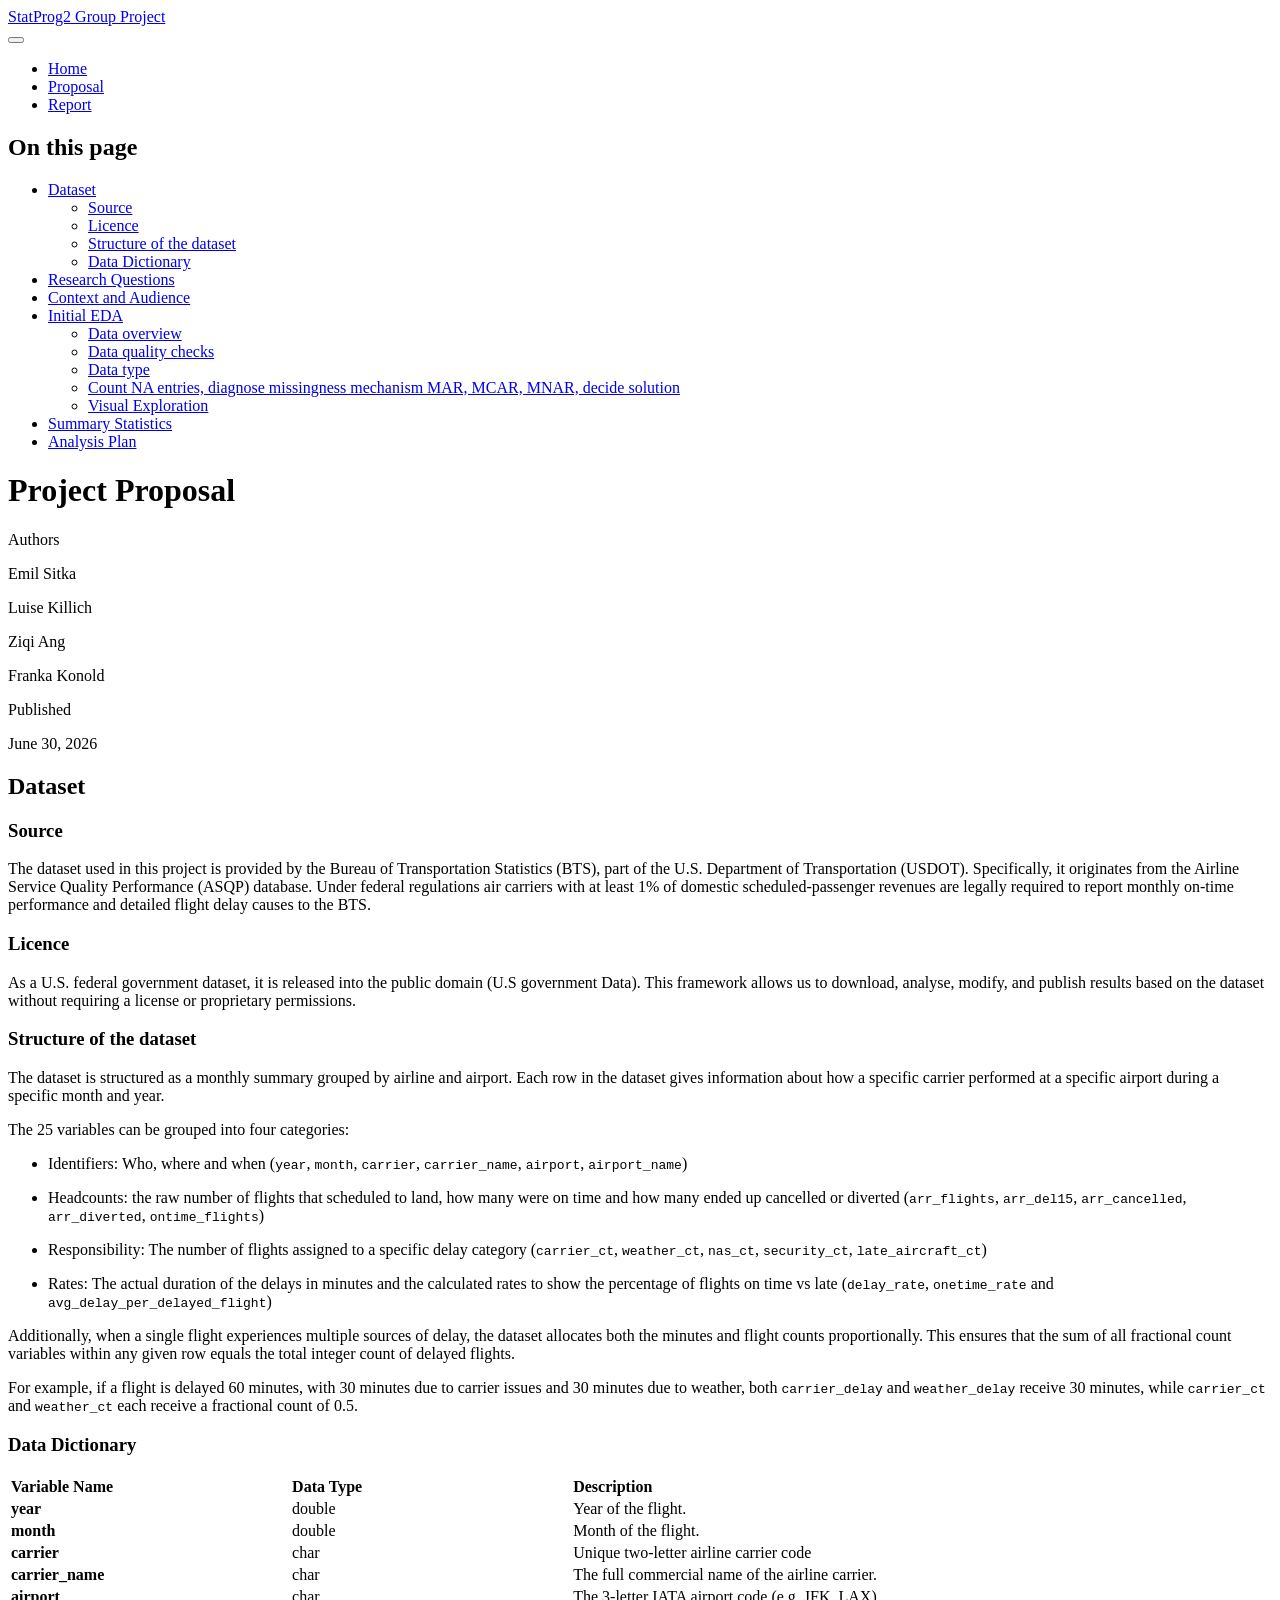
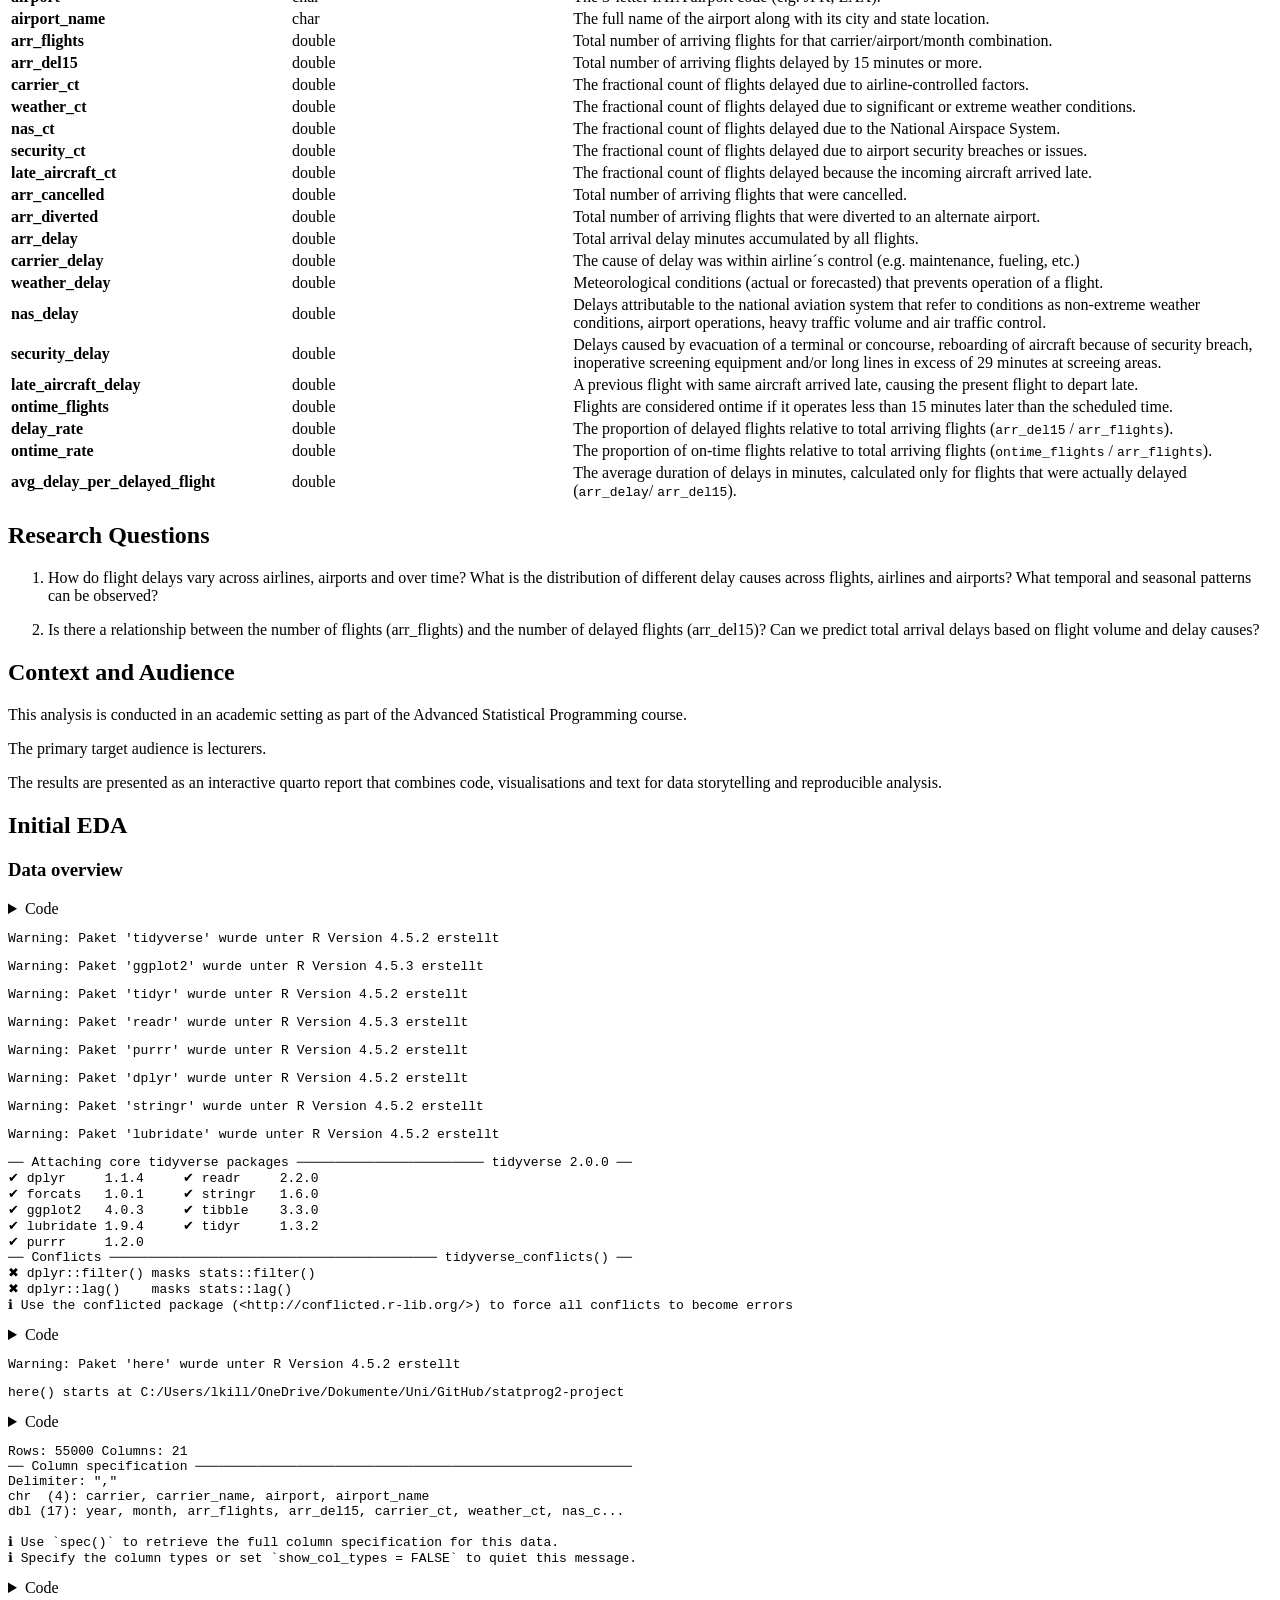
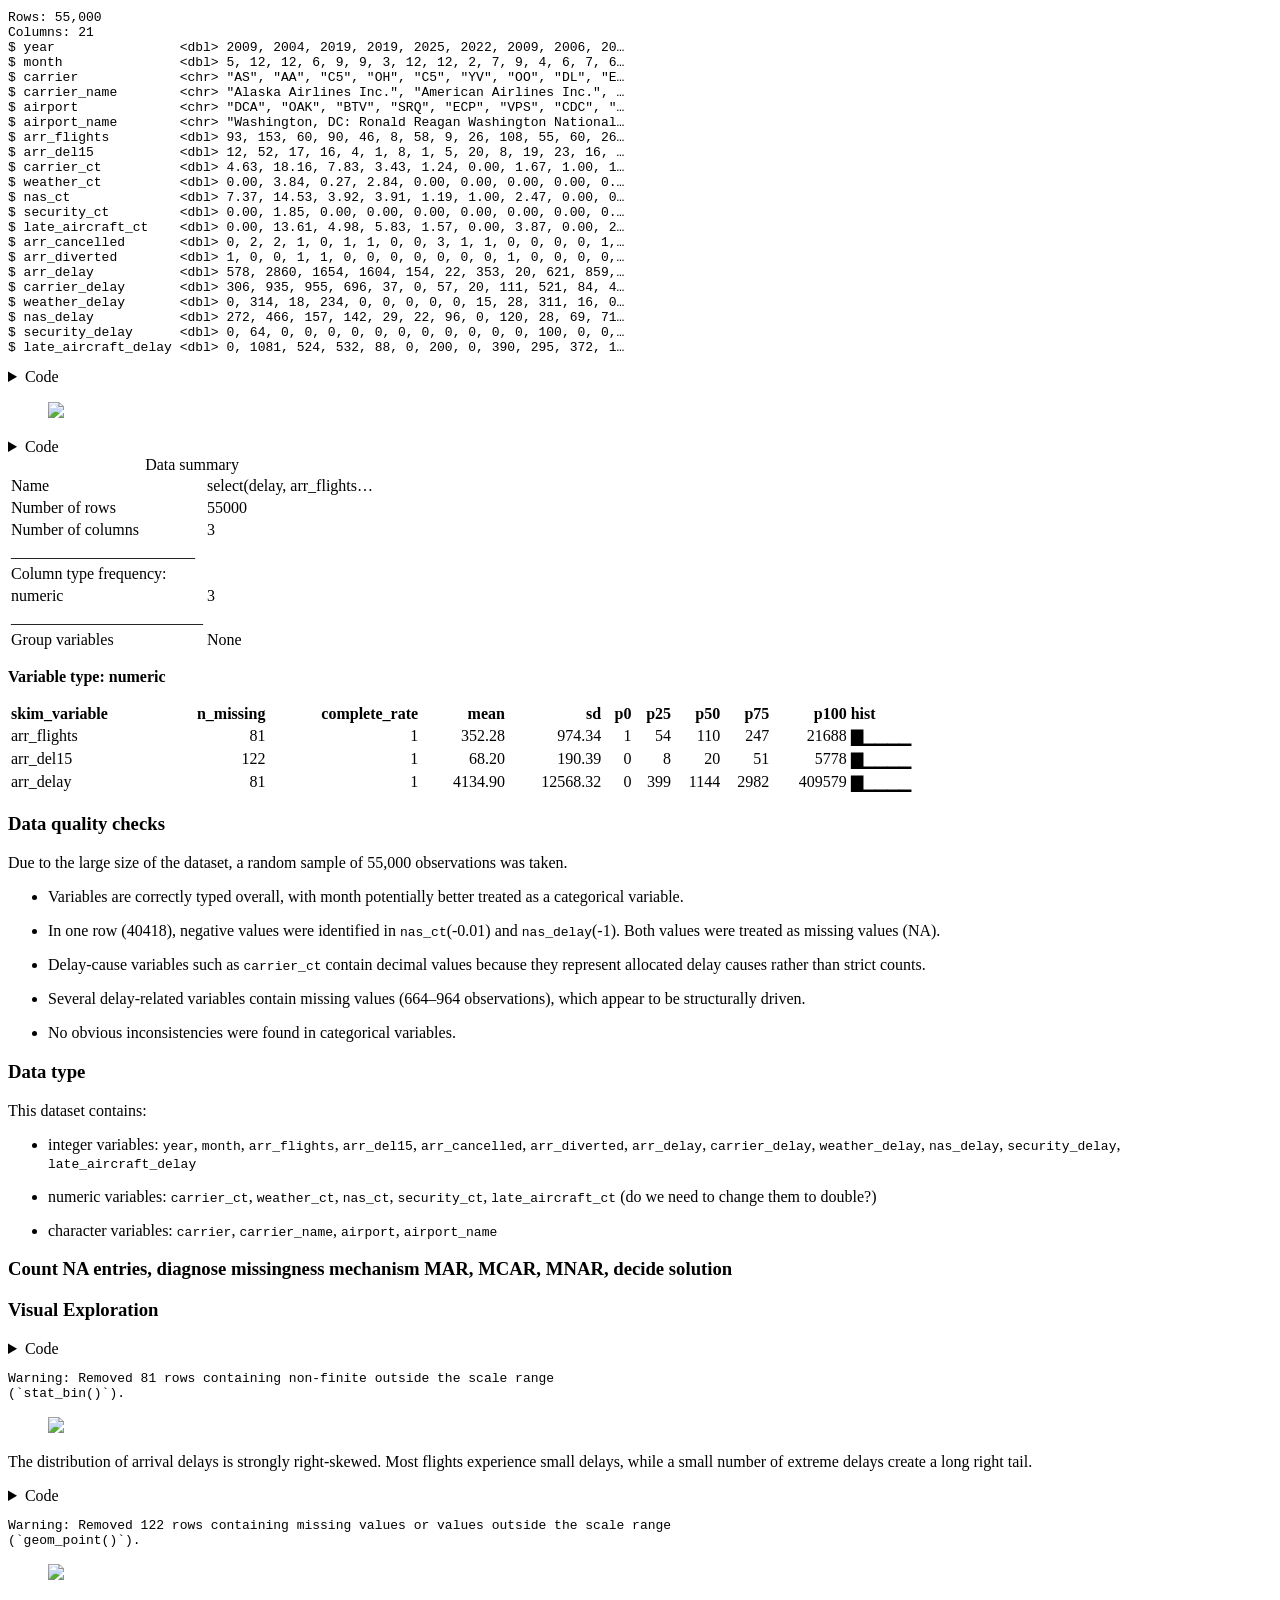
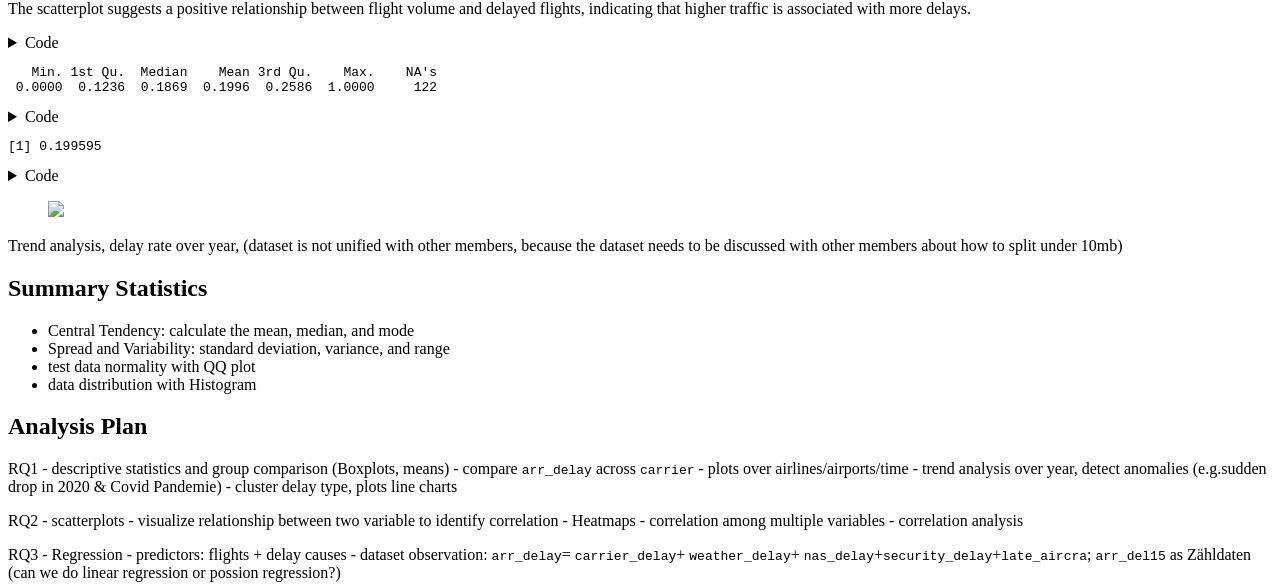
==== docs/proposal.html @ 403657b3 "Add rendered proposal (HTML)" ====
<!DOCTYPE html>
<html xmlns="http://www.w3.org/1999/xhtml" lang="en" xml:lang="en"><head>

<meta charset="utf-8">
<meta name="generator" content="quarto-1.7.32">

<meta name="viewport" content="width=device-width, initial-scale=1.0, user-scalable=yes">

<meta name="author" content="Emil Sitka">
<meta name="author" content="Luise Killich">
<meta name="author" content="Ziqi Ang">
<meta name="author" content="Franka Konold">
<meta name="dcterms.date" content="2026-06-30">

<title>Project Proposal – StatProg2 Group Project</title>
<style>
code{white-space: pre-wrap;}
span.smallcaps{font-variant: small-caps;}
div.columns{display: flex; gap: min(4vw, 1.5em);}
div.column{flex: auto; overflow-x: auto;}
div.hanging-indent{margin-left: 1.5em; text-indent: -1.5em;}
ul.task-list{list-style: none;}
ul.task-list li input[type="checkbox"] {
  width: 0.8em;
  margin: 0 0.8em 0.2em -1em; /* quarto-specific, see https://github.com/quarto-dev/quarto-cli/issues/4556 */ 
  vertical-align: middle;
}
/* CSS for syntax highlighting */
html { -webkit-text-size-adjust: 100%; }
pre > code.sourceCode { white-space: pre; position: relative; }
pre > code.sourceCode > span { display: inline-block; line-height: 1.25; }
pre > code.sourceCode > span:empty { height: 1.2em; }
.sourceCode { overflow: visible; }
code.sourceCode > span { color: inherit; text-decoration: inherit; }
div.sourceCode { margin: 1em 0; }
pre.sourceCode { margin: 0; }
@media screen {
div.sourceCode { overflow: auto; }
}
@media print {
pre > code.sourceCode { white-space: pre-wrap; }
pre > code.sourceCode > span { text-indent: -5em; padding-left: 5em; }
}
pre.numberSource code
  { counter-reset: source-line 0; }
pre.numberSource code > span
  { position: relative; left: -4em; counter-increment: source-line; }
pre.numberSource code > span > a:first-child::before
  { content: counter(source-line);
    position: relative; left: -1em; text-align: right; vertical-align: baseline;
    border: none; display: inline-block;
    -webkit-touch-callout: none; -webkit-user-select: none;
    -khtml-user-select: none; -moz-user-select: none;
    -ms-user-select: none; user-select: none;
    padding: 0 4px; width: 4em;
  }
pre.numberSource { margin-left: 3em;  padding-left: 4px; }
div.sourceCode
  {   }
@media screen {
pre > code.sourceCode > span > a:first-child::before { text-decoration: underline; }
}
</style>


<script src="site_libs/quarto-nav/quarto-nav.js"></script>
<script src="site_libs/quarto-nav/headroom.min.js"></script>
<script src="site_libs/clipboard/clipboard.min.js"></script>
<script src="site_libs/quarto-search/autocomplete.umd.js"></script>
<script src="site_libs/quarto-search/fuse.min.js"></script>
<script src="site_libs/quarto-search/quarto-search.js"></script>
<meta name="quarto:offset" content="./">
<script src="site_libs/quarto-html/quarto.js" type="module"></script>
<script src="site_libs/quarto-html/tabsets/tabsets.js" type="module"></script>
<script src="site_libs/quarto-html/popper.min.js"></script>
<script src="site_libs/quarto-html/tippy.umd.min.js"></script>
<script src="site_libs/quarto-html/anchor.min.js"></script>
<link href="site_libs/quarto-html/tippy.css" rel="stylesheet">
<link href="site_libs/quarto-html/quarto-syntax-highlighting-37eea08aefeeee20ff55810ff984fec1.css" rel="stylesheet" id="quarto-text-highlighting-styles">
<script src="site_libs/bootstrap/bootstrap.min.js"></script>
<link href="site_libs/bootstrap/bootstrap-icons.css" rel="stylesheet">
<link href="site_libs/bootstrap/bootstrap-dfb324f25d9b1687192fa8be62ac8f9c.min.css" rel="stylesheet" append-hash="true" id="quarto-bootstrap" data-mode="light">
<script id="quarto-search-options" type="application/json">{
  "location": "navbar",
  "copy-button": false,
  "collapse-after": 3,
  "panel-placement": "end",
  "type": "overlay",
  "limit": 50,
  "keyboard-shortcut": [
    "f",
    "/",
    "s"
  ],
  "show-item-context": false,
  "language": {
    "search-no-results-text": "No results",
    "search-matching-documents-text": "matching documents",
    "search-copy-link-title": "Copy link to search",
    "search-hide-matches-text": "Hide additional matches",
    "search-more-match-text": "more match in this document",
    "search-more-matches-text": "more matches in this document",
    "search-clear-button-title": "Clear",
    "search-text-placeholder": "",
    "search-detached-cancel-button-title": "Cancel",
    "search-submit-button-title": "Submit",
    "search-label": "Search"
  }
}</script>


</head>

<body class="nav-fixed quarto-light">

<div id="quarto-search-results"></div>
  <header id="quarto-header" class="headroom fixed-top">
    <nav class="navbar navbar-expand-lg " data-bs-theme="dark">
      <div class="navbar-container container-fluid">
      <div class="navbar-brand-container mx-auto">
    <a class="navbar-brand" href="./index.html">
    <span class="navbar-title">StatProg2 Group Project</span>
    </a>
  </div>
            <div id="quarto-search" class="" title="Search"></div>
          <button class="navbar-toggler" type="button" data-bs-toggle="collapse" data-bs-target="#navbarCollapse" aria-controls="navbarCollapse" role="menu" aria-expanded="false" aria-label="Toggle navigation" onclick="if (window.quartoToggleHeadroom) { window.quartoToggleHeadroom(); }">
  <span class="navbar-toggler-icon"></span>
</button>
          <div class="collapse navbar-collapse" id="navbarCollapse">
            <ul class="navbar-nav navbar-nav-scroll me-auto">
  <li class="nav-item">
    <a class="nav-link" href="./index.html"> 
<span class="menu-text">Home</span></a>
  </li>  
  <li class="nav-item">
    <a class="nav-link active" href="./proposal.html" aria-current="page"> 
<span class="menu-text">Proposal</span></a>
  </li>  
  <li class="nav-item">
    <a class="nav-link" href="./report.qmd"> 
<span class="menu-text">Report</span></a>
  </li>  
</ul>
          </div> <!-- /navcollapse -->
            <div class="quarto-navbar-tools">
</div>
      </div> <!-- /container-fluid -->
    </nav>
</header>
<!-- content -->
<div id="quarto-content" class="quarto-container page-columns page-rows-contents page-layout-article page-navbar">
<!-- sidebar -->
<!-- margin-sidebar -->
    <div id="quarto-margin-sidebar" class="sidebar margin-sidebar">
        <nav id="TOC" role="doc-toc" class="toc-active">
    <h2 id="toc-title">On this page</h2>
   
  <ul>
  <li><a href="#dataset" id="toc-dataset" class="nav-link active" data-scroll-target="#dataset">Dataset</a>
  <ul class="collapse">
  <li><a href="#source" id="toc-source" class="nav-link" data-scroll-target="#source">Source</a></li>
  <li><a href="#licence" id="toc-licence" class="nav-link" data-scroll-target="#licence">Licence</a></li>
  <li><a href="#structure-of-the-dataset" id="toc-structure-of-the-dataset" class="nav-link" data-scroll-target="#structure-of-the-dataset">Structure of the dataset</a></li>
  <li><a href="#data-dictionary" id="toc-data-dictionary" class="nav-link" data-scroll-target="#data-dictionary">Data Dictionary</a></li>
  </ul></li>
  <li><a href="#research-questions" id="toc-research-questions" class="nav-link" data-scroll-target="#research-questions">Research Questions</a></li>
  <li><a href="#context-and-audience" id="toc-context-and-audience" class="nav-link" data-scroll-target="#context-and-audience">Context and Audience</a></li>
  <li><a href="#initial-eda" id="toc-initial-eda" class="nav-link" data-scroll-target="#initial-eda">Initial EDA</a>
  <ul class="collapse">
  <li><a href="#data-overview" id="toc-data-overview" class="nav-link" data-scroll-target="#data-overview">Data overview</a></li>
  <li><a href="#data-quality-checks" id="toc-data-quality-checks" class="nav-link" data-scroll-target="#data-quality-checks">Data quality checks</a></li>
  <li><a href="#data-type" id="toc-data-type" class="nav-link" data-scroll-target="#data-type">Data type</a></li>
  <li><a href="#count-na-entries-diagnose-missingness-mechanism-mar-mcar-mnar-decide-solution" id="toc-count-na-entries-diagnose-missingness-mechanism-mar-mcar-mnar-decide-solution" class="nav-link" data-scroll-target="#count-na-entries-diagnose-missingness-mechanism-mar-mcar-mnar-decide-solution">Count NA entries, diagnose missingness mechanism MAR, MCAR, MNAR, decide solution</a></li>
  <li><a href="#visual-exploration" id="toc-visual-exploration" class="nav-link" data-scroll-target="#visual-exploration">Visual Exploration</a></li>
  </ul></li>
  <li><a href="#summary-statistics" id="toc-summary-statistics" class="nav-link" data-scroll-target="#summary-statistics">Summary Statistics</a></li>
  <li><a href="#analysis-plan" id="toc-analysis-plan" class="nav-link" data-scroll-target="#analysis-plan">Analysis Plan</a></li>
  </ul>
</nav>
    </div>
<!-- main -->
<main class="content" id="quarto-document-content">

<header id="title-block-header" class="quarto-title-block default">
<div class="quarto-title">
<h1 class="title">Project Proposal</h1>
</div>



<div class="quarto-title-meta">

    <div>
    <div class="quarto-title-meta-heading">Authors</div>
    <div class="quarto-title-meta-contents">
             <p>Emil Sitka </p>
             <p>Luise Killich </p>
             <p>Ziqi Ang </p>
             <p>Franka Konold </p>
          </div>
  </div>
    
    <div>
    <div class="quarto-title-meta-heading">Published</div>
    <div class="quarto-title-meta-contents">
      <p class="date">June 30, 2026</p>
    </div>
  </div>
  
    
  </div>
  


</header>


<section id="dataset" class="level2">
<h2 class="anchored" data-anchor-id="dataset">Dataset</h2>
<!-- Describe the dataset: source, licence, dimensions, key variables. -->
<section id="source" class="level3">
<h3 class="anchored" data-anchor-id="source">Source</h3>
<p>The dataset used in this project is provided by the Bureau of Transportation Statistics (BTS), part of the U.S. Department of Transportation (USDOT). Specifically, it originates from the Airline Service Quality Performance (ASQP) database. Under federal regulations air carriers with at least 1% of domestic scheduled-passenger revenues are legally required to report monthly on-time performance and detailed flight delay causes to the BTS.</p>
</section>
<section id="licence" class="level3">
<h3 class="anchored" data-anchor-id="licence">Licence</h3>
<p>As a U.S. federal government dataset, it is released into the public domain (U.S government Data). This framework allows us to download, analyse, modify, and publish results based on the dataset without requiring a license or proprietary permissions.</p>
</section>
<section id="structure-of-the-dataset" class="level3">
<h3 class="anchored" data-anchor-id="structure-of-the-dataset">Structure of the dataset</h3>
<p>The dataset is structured as a monthly summary grouped by airline and airport. Each row in the dataset gives information about how a specific carrier performed at a specific airport during a specific month and year.</p>
<p>The 25 variables can be grouped into four categories:</p>
<ul>
<li><p>Identifiers: Who, where and when (<code>year</code>, <code>month</code>, <code>carrier</code>, <code>carrier_name</code>, <code>airport</code>, <code>airport_name</code>)</p></li>
<li><p>Headcounts: the raw number of flights that scheduled to land, how many were on time and how many ended up cancelled or diverted (<code>arr_flights</code>, <code>arr_del15</code>, <code>arr_cancelled</code>, <code>arr_diverted</code>, <code>ontime_flights</code>)</p></li>
<li><p>Responsibility: The number of flights assigned to a specific delay category (<code>carrier_ct</code>, <code>weather_ct</code>, <code>nas_ct</code>, <code>security_ct</code>, <code>late_aircraft_ct</code>)</p></li>
<li><p>Rates: The actual duration of the delays in minutes and the calculated rates to show the percentage of flights on time vs late (<code>delay_rate</code>, <code>onetime_rate</code> and <code>avg_delay_per_delayed_flight</code>)</p></li>
</ul>
<p>Additionally, when a single flight experiences multiple sources of delay, the dataset allocates both the minutes and flight counts proportionally. This ensures that the sum of all fractional count variables within any given row equals the total integer count of delayed flights.</p>
<p>For example, if a flight is delayed 60 minutes, with 30 minutes due to carrier issues and 30 minutes due to weather, both <code>carrier_delay</code> and <code>weather_delay</code> receive 30 minutes, while <code>carrier_ct</code> and <code>weather_ct</code> each receive a fractional count of 0.5.</p>
</section>
<section id="data-dictionary" class="level3">
<h3 class="anchored" data-anchor-id="data-dictionary">Data Dictionary</h3>
<table class="caption-top table">
<colgroup>
<col style="width: 22%">
<col style="width: 22%">
<col style="width: 55%">
</colgroup>
<thead>
<tr class="header">
<th style="text-align: left;">Variable Name</th>
<th style="text-align: left;">Data Type</th>
<th style="text-align: left;">Description</th>
</tr>
</thead>
<tbody>
<tr class="odd">
<td style="text-align: left;"><strong>year</strong></td>
<td style="text-align: left;">double</td>
<td style="text-align: left;">Year of the flight.</td>
</tr>
<tr class="even">
<td style="text-align: left;"><strong>month</strong></td>
<td style="text-align: left;">double</td>
<td style="text-align: left;">Month of the flight.</td>
</tr>
<tr class="odd">
<td style="text-align: left;"><strong>carrier</strong></td>
<td style="text-align: left;">char</td>
<td style="text-align: left;">Unique two-letter airline carrier code</td>
</tr>
<tr class="even">
<td style="text-align: left;"><strong>carrier_name</strong></td>
<td style="text-align: left;">char</td>
<td style="text-align: left;">The full commercial name of the airline carrier.</td>
</tr>
<tr class="odd">
<td style="text-align: left;"><strong>airport</strong></td>
<td style="text-align: left;">char</td>
<td style="text-align: left;">The 3-letter IATA airport code (e.g.&nbsp;JFK, LAX).</td>
</tr>
<tr class="even">
<td style="text-align: left;"><strong>airport_name</strong></td>
<td style="text-align: left;">char</td>
<td style="text-align: left;">The full name of the airport along with its city and state location.</td>
</tr>
<tr class="odd">
<td style="text-align: left;"><strong>arr_flights</strong></td>
<td style="text-align: left;">double</td>
<td style="text-align: left;">Total number of arriving flights for that carrier/airport/month combination.</td>
</tr>
<tr class="even">
<td style="text-align: left;"><strong>arr_del15</strong></td>
<td style="text-align: left;">double</td>
<td style="text-align: left;">Total number of arriving flights delayed by 15 minutes or more.</td>
</tr>
<tr class="odd">
<td style="text-align: left;"><strong>carrier_ct</strong></td>
<td style="text-align: left;">double</td>
<td style="text-align: left;">The fractional count of flights delayed due to airline-controlled factors.</td>
</tr>
<tr class="even">
<td style="text-align: left;"><strong>weather_ct</strong></td>
<td style="text-align: left;">double</td>
<td style="text-align: left;">The fractional count of flights delayed due to significant or extreme weather conditions.</td>
</tr>
<tr class="odd">
<td style="text-align: left;"><strong>nas_ct</strong></td>
<td style="text-align: left;">double</td>
<td style="text-align: left;">The fractional count of flights delayed due to the National Airspace System.</td>
</tr>
<tr class="even">
<td style="text-align: left;"><strong>security_ct</strong></td>
<td style="text-align: left;">double</td>
<td style="text-align: left;">The fractional count of flights delayed due to airport security breaches or issues.</td>
</tr>
<tr class="odd">
<td style="text-align: left;"><strong>late_aircraft_ct</strong></td>
<td style="text-align: left;">double</td>
<td style="text-align: left;">The fractional count of flights delayed because the incoming aircraft arrived late.</td>
</tr>
<tr class="even">
<td style="text-align: left;"><strong>arr_cancelled</strong></td>
<td style="text-align: left;">double</td>
<td style="text-align: left;">Total number of arriving flights that were cancelled.</td>
</tr>
<tr class="odd">
<td style="text-align: left;"><strong>arr_diverted</strong></td>
<td style="text-align: left;">double</td>
<td style="text-align: left;">Total number of arriving flights that were diverted to an alternate airport.</td>
</tr>
<tr class="even">
<td style="text-align: left;"><strong>arr_delay</strong></td>
<td style="text-align: left;">double</td>
<td style="text-align: left;">Total arrival delay minutes accumulated by all flights.</td>
</tr>
<tr class="odd">
<td style="text-align: left;"><strong>carrier_delay</strong></td>
<td style="text-align: left;">double</td>
<td style="text-align: left;">The cause of delay was within airline´s control (e.g.&nbsp;maintenance, fueling, etc.)</td>
</tr>
<tr class="even">
<td style="text-align: left;"><strong>weather_delay</strong></td>
<td style="text-align: left;">double</td>
<td style="text-align: left;">Meteorological conditions (actual or forecasted) that prevents operation of a flight.</td>
</tr>
<tr class="odd">
<td style="text-align: left;"><strong>nas_delay</strong></td>
<td style="text-align: left;">double</td>
<td style="text-align: left;">Delays attributable to the national aviation system that refer to conditions as non-extreme weather conditions, airport operations, heavy traffic volume and air traffic control.</td>
</tr>
<tr class="even">
<td style="text-align: left;"><strong>security_delay</strong></td>
<td style="text-align: left;">double</td>
<td style="text-align: left;">Delays caused by evacuation of a terminal or concourse, reboarding of aircraft because of security breach, inoperative screening equipment and/or long lines in excess of 29 minutes at screeing areas.</td>
</tr>
<tr class="odd">
<td style="text-align: left;"><strong>late_aircraft_delay</strong></td>
<td style="text-align: left;">double</td>
<td style="text-align: left;">A previous flight with same aircraft arrived late, causing the present flight to depart late.</td>
</tr>
<tr class="even">
<td style="text-align: left;"><strong>ontime_flights</strong></td>
<td style="text-align: left;">double</td>
<td style="text-align: left;">Flights are considered ontime if it operates less than 15 minutes later than the scheduled time.</td>
</tr>
<tr class="odd">
<td style="text-align: left;"><strong>delay_rate</strong></td>
<td style="text-align: left;">double</td>
<td style="text-align: left;">The proportion of delayed flights relative to total arriving flights (<code>arr_del15</code> / <code>arr_flights</code>).</td>
</tr>
<tr class="even">
<td style="text-align: left;"><strong>ontime_rate</strong></td>
<td style="text-align: left;">double</td>
<td style="text-align: left;">The proportion of on-time flights relative to total arriving flights (<code>ontime_flights</code> / <code>arr_flights</code>).</td>
</tr>
<tr class="odd">
<td style="text-align: left;"><strong>avg_delay_per_delayed_flight</strong></td>
<td style="text-align: left;">double</td>
<td style="text-align: left;">The average duration of delays in minutes, calculated only for flights that were actually delayed (<code>arr_delay</code>/ <code>arr_del15</code>).</td>
</tr>
</tbody>
</table>
</section>
</section>
<section id="research-questions" class="level2">
<h2 class="anchored" data-anchor-id="research-questions">Research Questions</h2>
<ol type="1">
<li><p>How do flight delays vary across airlines, airports and over time? What is the distribution of different delay causes across flights, airlines and airports? What temporal and seasonal patterns can be observed?</p></li>
<li><p>Is there a relationship between the number of flights (arr_flights) and the number of delayed flights (arr_del15)? Can we predict total arrival delays based on flight volume and delay causes?</p></li>
</ol>
</section>
<section id="context-and-audience" class="level2">
<h2 class="anchored" data-anchor-id="context-and-audience">Context and Audience</h2>
<p>This analysis is conducted in an academic setting as part of the Advanced Statistical Programming course.</p>
<p>The primary target audience is lecturers.</p>
<p>The results are presented as an interactive quarto report that combines code, visualisations and text for data storytelling and reproducible analysis.</p>
</section>
<section id="initial-eda" class="level2">
<h2 class="anchored" data-anchor-id="initial-eda">Initial EDA</h2>
<section id="data-overview" class="level3">
<h3 class="anchored" data-anchor-id="data-overview">Data overview</h3>
<div class="cell">
<details class="code-fold">
<summary>Code</summary>
<div class="sourceCode cell-code" id="cb1"><pre class="sourceCode r code-with-copy"><code class="sourceCode r"><span id="cb1-1"><a href="#cb1-1" aria-hidden="true" tabindex="-1"></a><span class="fu">library</span>(tidyverse)</span></code><button title="Copy to Clipboard" class="code-copy-button"><i class="bi"></i></button></pre></div>
</details>
<div class="cell-output cell-output-stderr">
<pre><code>Warning: Paket 'tidyverse' wurde unter R Version 4.5.2 erstellt</code></pre>
</div>
<div class="cell-output cell-output-stderr">
<pre><code>Warning: Paket 'ggplot2' wurde unter R Version 4.5.3 erstellt</code></pre>
</div>
<div class="cell-output cell-output-stderr">
<pre><code>Warning: Paket 'tidyr' wurde unter R Version 4.5.2 erstellt</code></pre>
</div>
<div class="cell-output cell-output-stderr">
<pre><code>Warning: Paket 'readr' wurde unter R Version 4.5.3 erstellt</code></pre>
</div>
<div class="cell-output cell-output-stderr">
<pre><code>Warning: Paket 'purrr' wurde unter R Version 4.5.2 erstellt</code></pre>
</div>
<div class="cell-output cell-output-stderr">
<pre><code>Warning: Paket 'dplyr' wurde unter R Version 4.5.2 erstellt</code></pre>
</div>
<div class="cell-output cell-output-stderr">
<pre><code>Warning: Paket 'stringr' wurde unter R Version 4.5.2 erstellt</code></pre>
</div>
<div class="cell-output cell-output-stderr">
<pre><code>Warning: Paket 'lubridate' wurde unter R Version 4.5.2 erstellt</code></pre>
</div>
<div class="cell-output cell-output-stderr">
<pre><code>── Attaching core tidyverse packages ──────────────────────── tidyverse 2.0.0 ──
✔ dplyr     1.1.4     ✔ readr     2.2.0
✔ forcats   1.0.1     ✔ stringr   1.6.0
✔ ggplot2   4.0.3     ✔ tibble    3.3.0
✔ lubridate 1.9.4     ✔ tidyr     1.3.2
✔ purrr     1.2.0     
── Conflicts ────────────────────────────────────────── tidyverse_conflicts() ──
✖ dplyr::filter() masks stats::filter()
✖ dplyr::lag()    masks stats::lag()
ℹ Use the conflicted package (&lt;http://conflicted.r-lib.org/&gt;) to force all conflicts to become errors</code></pre>
</div>
<details class="code-fold">
<summary>Code</summary>
<div class="sourceCode cell-code" id="cb11"><pre class="sourceCode r code-with-copy"><code class="sourceCode r"><span id="cb11-1"><a href="#cb11-1" aria-hidden="true" tabindex="-1"></a><span class="fu">library</span>(visdat)</span>
<span id="cb11-2"><a href="#cb11-2" aria-hidden="true" tabindex="-1"></a><span class="fu">library</span>(skimr)</span>
<span id="cb11-3"><a href="#cb11-3" aria-hidden="true" tabindex="-1"></a><span class="fu">library</span>(here)</span></code><button title="Copy to Clipboard" class="code-copy-button"><i class="bi"></i></button></pre></div>
</details>
<div class="cell-output cell-output-stderr">
<pre><code>Warning: Paket 'here' wurde unter R Version 4.5.2 erstellt</code></pre>
</div>
<div class="cell-output cell-output-stderr">
<pre><code>here() starts at C:/Users/lkill/OneDrive/Dokumente/Uni/GitHub/statprog2-project</code></pre>
</div>
<details class="code-fold">
<summary>Code</summary>
<div class="sourceCode cell-code" id="cb14"><pre class="sourceCode r code-with-copy"><code class="sourceCode r"><span id="cb14-1"><a href="#cb14-1" aria-hidden="true" tabindex="-1"></a>delay <span class="ot">&lt;-</span> <span class="fu">read_csv</span>(<span class="fu">here</span>(<span class="st">"data"</span>, <span class="st">"raw"</span>, <span class="st">"delay_short.csv"</span>))</span></code><button title="Copy to Clipboard" class="code-copy-button"><i class="bi"></i></button></pre></div>
</details>
<div class="cell-output cell-output-stderr">
<pre><code>Rows: 55000 Columns: 21
── Column specification ────────────────────────────────────────────────────────
Delimiter: ","
chr  (4): carrier, carrier_name, airport, airport_name
dbl (17): year, month, arr_flights, arr_del15, carrier_ct, weather_ct, nas_c...

ℹ Use `spec()` to retrieve the full column specification for this data.
ℹ Specify the column types or set `show_col_types = FALSE` to quiet this message.</code></pre>
</div>
<details class="code-fold">
<summary>Code</summary>
<div class="sourceCode cell-code" id="cb16"><pre class="sourceCode r code-with-copy"><code class="sourceCode r"><span id="cb16-1"><a href="#cb16-1" aria-hidden="true" tabindex="-1"></a><span class="fu">glimpse</span>(delay)</span></code><button title="Copy to Clipboard" class="code-copy-button"><i class="bi"></i></button></pre></div>
</details>
<div class="cell-output cell-output-stdout">
<pre><code>Rows: 55,000
Columns: 21
$ year                &lt;dbl&gt; 2009, 2004, 2019, 2019, 2025, 2022, 2009, 2006, 20…
$ month               &lt;dbl&gt; 5, 12, 12, 6, 9, 9, 3, 12, 12, 2, 7, 9, 4, 6, 7, 6…
$ carrier             &lt;chr&gt; "AS", "AA", "C5", "OH", "C5", "YV", "OO", "DL", "E…
$ carrier_name        &lt;chr&gt; "Alaska Airlines Inc.", "American Airlines Inc.", …
$ airport             &lt;chr&gt; "DCA", "OAK", "BTV", "SRQ", "ECP", "VPS", "CDC", "…
$ airport_name        &lt;chr&gt; "Washington, DC: Ronald Reagan Washington National…
$ arr_flights         &lt;dbl&gt; 93, 153, 60, 90, 46, 8, 58, 9, 26, 108, 55, 60, 26…
$ arr_del15           &lt;dbl&gt; 12, 52, 17, 16, 4, 1, 8, 1, 5, 20, 8, 19, 23, 16, …
$ carrier_ct          &lt;dbl&gt; 4.63, 18.16, 7.83, 3.43, 1.24, 0.00, 1.67, 1.00, 1…
$ weather_ct          &lt;dbl&gt; 0.00, 3.84, 0.27, 2.84, 0.00, 0.00, 0.00, 0.00, 0.…
$ nas_ct              &lt;dbl&gt; 7.37, 14.53, 3.92, 3.91, 1.19, 1.00, 2.47, 0.00, 0…
$ security_ct         &lt;dbl&gt; 0.00, 1.85, 0.00, 0.00, 0.00, 0.00, 0.00, 0.00, 0.…
$ late_aircraft_ct    &lt;dbl&gt; 0.00, 13.61, 4.98, 5.83, 1.57, 0.00, 3.87, 0.00, 2…
$ arr_cancelled       &lt;dbl&gt; 0, 2, 2, 1, 0, 1, 1, 0, 0, 3, 1, 1, 0, 0, 0, 0, 1,…
$ arr_diverted        &lt;dbl&gt; 1, 0, 0, 1, 1, 0, 0, 0, 0, 0, 0, 0, 1, 0, 0, 0, 0,…
$ arr_delay           &lt;dbl&gt; 578, 2860, 1654, 1604, 154, 22, 353, 20, 621, 859,…
$ carrier_delay       &lt;dbl&gt; 306, 935, 955, 696, 37, 0, 57, 20, 111, 521, 84, 4…
$ weather_delay       &lt;dbl&gt; 0, 314, 18, 234, 0, 0, 0, 0, 0, 15, 28, 311, 16, 0…
$ nas_delay           &lt;dbl&gt; 272, 466, 157, 142, 29, 22, 96, 0, 120, 28, 69, 71…
$ security_delay      &lt;dbl&gt; 0, 64, 0, 0, 0, 0, 0, 0, 0, 0, 0, 0, 0, 100, 0, 0,…
$ late_aircraft_delay &lt;dbl&gt; 0, 1081, 524, 532, 88, 0, 200, 0, 390, 295, 372, 1…</code></pre>
</div>
<details class="code-fold">
<summary>Code</summary>
<div class="sourceCode cell-code" id="cb18"><pre class="sourceCode r code-with-copy"><code class="sourceCode r"><span id="cb18-1"><a href="#cb18-1" aria-hidden="true" tabindex="-1"></a><span class="fu">vis_dat</span>(<span class="fu">head</span>(delay, <span class="dv">500</span>))</span></code><button title="Copy to Clipboard" class="code-copy-button"><i class="bi"></i></button></pre></div>
</details>
<div class="cell-output-display">
<div>
<figure class="figure">
<p><img src="proposal_files/figure-html/load-data-1.png" class="img-fluid figure-img" width="672"></p>
</figure>
</div>
</div>
<details class="code-fold">
<summary>Code</summary>
<div class="sourceCode cell-code" id="cb19"><pre class="sourceCode r code-with-copy"><code class="sourceCode r"><span id="cb19-1"><a href="#cb19-1" aria-hidden="true" tabindex="-1"></a><span class="fu">skim</span>(<span class="fu">select</span>(delay,</span>
<span id="cb19-2"><a href="#cb19-2" aria-hidden="true" tabindex="-1"></a>            arr_flights,</span>
<span id="cb19-3"><a href="#cb19-3" aria-hidden="true" tabindex="-1"></a>            arr_del15,</span>
<span id="cb19-4"><a href="#cb19-4" aria-hidden="true" tabindex="-1"></a>            arr_delay))</span></code><button title="Copy to Clipboard" class="code-copy-button"><i class="bi"></i></button></pre></div>
</details>
<div class="cell-output-display">
<table class="caption-top table table-sm table-striped small">
<caption>Data summary</caption>
<tbody>
<tr class="odd">
<td style="text-align: left;">Name</td>
<td style="text-align: left;">select(delay, arr_flights…</td>
</tr>
<tr class="even">
<td style="text-align: left;">Number of rows</td>
<td style="text-align: left;">55000</td>
</tr>
<tr class="odd">
<td style="text-align: left;">Number of columns</td>
<td style="text-align: left;">3</td>
</tr>
<tr class="even">
<td style="text-align: left;">_______________________</td>
<td style="text-align: left;"></td>
</tr>
<tr class="odd">
<td style="text-align: left;">Column type frequency:</td>
<td style="text-align: left;"></td>
</tr>
<tr class="even">
<td style="text-align: left;">numeric</td>
<td style="text-align: left;">3</td>
</tr>
<tr class="odd">
<td style="text-align: left;">________________________</td>
<td style="text-align: left;"></td>
</tr>
<tr class="even">
<td style="text-align: left;">Group variables</td>
<td style="text-align: left;">None</td>
</tr>
</tbody>
</table>
<p><strong>Variable type: numeric</strong></p>
<table class="caption-top table table-sm table-striped small">
<colgroup>
<col style="width: 16%">
<col style="width: 11%">
<col style="width: 16%">
<col style="width: 9%">
<col style="width: 10%">
<col style="width: 3%">
<col style="width: 4%">
<col style="width: 5%">
<col style="width: 5%">
<col style="width: 8%">
<col style="width: 7%">
</colgroup>
<thead>
<tr class="header">
<th style="text-align: left;">skim_variable</th>
<th style="text-align: right;">n_missing</th>
<th style="text-align: right;">complete_rate</th>
<th style="text-align: right;">mean</th>
<th style="text-align: right;">sd</th>
<th style="text-align: right;">p0</th>
<th style="text-align: right;">p25</th>
<th style="text-align: right;">p50</th>
<th style="text-align: right;">p75</th>
<th style="text-align: right;">p100</th>
<th style="text-align: left;">hist</th>
</tr>
</thead>
<tbody>
<tr class="odd">
<td style="text-align: left;">arr_flights</td>
<td style="text-align: right;">81</td>
<td style="text-align: right;">1</td>
<td style="text-align: right;">352.28</td>
<td style="text-align: right;">974.34</td>
<td style="text-align: right;">1</td>
<td style="text-align: right;">54</td>
<td style="text-align: right;">110</td>
<td style="text-align: right;">247</td>
<td style="text-align: right;">21688</td>
<td style="text-align: left;">▇▁▁▁▁</td>
</tr>
<tr class="even">
<td style="text-align: left;">arr_del15</td>
<td style="text-align: right;">122</td>
<td style="text-align: right;">1</td>
<td style="text-align: right;">68.20</td>
<td style="text-align: right;">190.39</td>
<td style="text-align: right;">0</td>
<td style="text-align: right;">8</td>
<td style="text-align: right;">20</td>
<td style="text-align: right;">51</td>
<td style="text-align: right;">5778</td>
<td style="text-align: left;">▇▁▁▁▁</td>
</tr>
<tr class="odd">
<td style="text-align: left;">arr_delay</td>
<td style="text-align: right;">81</td>
<td style="text-align: right;">1</td>
<td style="text-align: right;">4134.90</td>
<td style="text-align: right;">12568.32</td>
<td style="text-align: right;">0</td>
<td style="text-align: right;">399</td>
<td style="text-align: right;">1144</td>
<td style="text-align: right;">2982</td>
<td style="text-align: right;">409579</td>
<td style="text-align: left;">▇▁▁▁▁</td>
</tr>
</tbody>
</table>
</div>
</div>
</section>
<section id="data-quality-checks" class="level3">
<h3 class="anchored" data-anchor-id="data-quality-checks">Data quality checks</h3>
<p>Due to the large size of the dataset, a random sample of 55,000 observations was taken.</p>
<ul>
<li><p>Variables are correctly typed overall, with month potentially better treated as a categorical variable.</p></li>
<li><p>In one row (40418), negative values were identified in <code>nas_ct</code>(-0.01) and <code>nas_delay</code>(-1). Both values were treated as missing values (NA).</p></li>
<li><p>Delay-cause variables such as <code>carrier_ct</code> contain decimal values because they represent allocated delay causes rather than strict counts.</p></li>
<li><p>Several delay-related variables contain missing values (664–964 observations), which appear to be structurally driven.</p></li>
<li><p>No obvious inconsistencies were found in categorical variables.</p></li>
</ul>
</section>
<section id="data-type" class="level3">
<h3 class="anchored" data-anchor-id="data-type">Data type</h3>
<p>This dataset contains:</p>
<ul>
<li><p>integer variables: <code>year</code>, <code>month</code>, <code>arr_flights</code>, <code>arr_del15</code>, <code>arr_cancelled</code>, <code>arr_diverted</code>, <code>arr_delay</code>, <code>carrier_delay</code>, <code>weather_delay</code>, <code>nas_delay</code>, <code>security_delay</code>, <code>late_aircraft_delay</code></p></li>
<li><p>numeric variables: <code>carrier_ct</code>, <code>weather_ct</code>, <code>nas_ct</code>, <code>security_ct</code>, <code>late_aircraft_ct</code> (do we need to change them to double?)</p></li>
<li><p>character variables: <code>carrier</code>, <code>carrier_name</code>, <code>airport</code>, <code>airport_name</code></p></li>
</ul>
</section>
<section id="count-na-entries-diagnose-missingness-mechanism-mar-mcar-mnar-decide-solution" class="level3">
<h3 class="anchored" data-anchor-id="count-na-entries-diagnose-missingness-mechanism-mar-mcar-mnar-decide-solution">Count NA entries, diagnose missingness mechanism MAR, MCAR, MNAR, decide solution</h3>
</section>
<section id="visual-exploration" class="level3">
<h3 class="anchored" data-anchor-id="visual-exploration">Visual Exploration</h3>
<div class="cell">
<details class="code-fold">
<summary>Code</summary>
<div class="sourceCode cell-code" id="cb20"><pre class="sourceCode r code-with-copy"><code class="sourceCode r"><span id="cb20-1"><a href="#cb20-1" aria-hidden="true" tabindex="-1"></a><span class="fu">library</span>(ggplot2)</span>
<span id="cb20-2"><a href="#cb20-2" aria-hidden="true" tabindex="-1"></a></span>
<span id="cb20-3"><a href="#cb20-3" aria-hidden="true" tabindex="-1"></a><span class="co"># Plot Distribution of arrival delays</span></span>
<span id="cb20-4"><a href="#cb20-4" aria-hidden="true" tabindex="-1"></a><span class="fu">ggplot</span>(delay, <span class="fu">aes</span>(<span class="at">x =</span> arr_delay)) <span class="sc">+</span></span>
<span id="cb20-5"><a href="#cb20-5" aria-hidden="true" tabindex="-1"></a>  <span class="fu">geom_histogram</span>(<span class="at">bins =</span> <span class="dv">50</span>) <span class="sc">+</span></span>
<span id="cb20-6"><a href="#cb20-6" aria-hidden="true" tabindex="-1"></a>  <span class="fu">labs</span>(<span class="at">title =</span> <span class="st">"Distribution of arrival delays"</span>,</span>
<span id="cb20-7"><a href="#cb20-7" aria-hidden="true" tabindex="-1"></a>       <span class="at">x =</span> <span class="st">"Arrival delay (minutes)"</span>, <span class="at">y =</span> <span class="st">"Count"</span>)</span></code><button title="Copy to Clipboard" class="code-copy-button"><i class="bi"></i></button></pre></div>
</details>
<div class="cell-output cell-output-stderr">
<pre><code>Warning: Removed 81 rows containing non-finite outside the scale range
(`stat_bin()`).</code></pre>
</div>
<div class="cell-output-display">
<div>
<figure class="figure">
<p><img src="proposal_files/figure-html/unnamed-chunk-1-1.png" class="img-fluid figure-img" width="672"></p>
</figure>
</div>
</div>
</div>
<p>The distribution of arrival delays is strongly right-skewed. Most flights experience small delays, while a small number of extreme delays create a long right tail.</p>
<div class="cell">
<details class="code-fold">
<summary>Code</summary>
<div class="sourceCode cell-code" id="cb22"><pre class="sourceCode r code-with-copy"><code class="sourceCode r"><span id="cb22-1"><a href="#cb22-1" aria-hidden="true" tabindex="-1"></a><span class="co"># Plot relationship between flight volume and delays</span></span>
<span id="cb22-2"><a href="#cb22-2" aria-hidden="true" tabindex="-1"></a><span class="fu">ggplot</span>(delay, <span class="fu">aes</span>(<span class="at">x =</span> arr_flights, <span class="at">y =</span> arr_del15)) <span class="sc">+</span></span>
<span id="cb22-3"><a href="#cb22-3" aria-hidden="true" tabindex="-1"></a>  <span class="fu">geom_point</span>(<span class="at">alpha =</span> <span class="fl">0.6</span>) <span class="sc">+</span></span>
<span id="cb22-4"><a href="#cb22-4" aria-hidden="true" tabindex="-1"></a>  <span class="fu">labs</span>(<span class="at">title =</span> <span class="st">"Relationship between number of flights and delayed flights"</span>,</span>
<span id="cb22-5"><a href="#cb22-5" aria-hidden="true" tabindex="-1"></a>       <span class="at">x =</span> <span class="st">"Number of flights"</span>,</span>
<span id="cb22-6"><a href="#cb22-6" aria-hidden="true" tabindex="-1"></a>       <span class="at">y =</span> <span class="st">"Number of delayed flights"</span>)</span></code><button title="Copy to Clipboard" class="code-copy-button"><i class="bi"></i></button></pre></div>
</details>
<div class="cell-output cell-output-stderr">
<pre><code>Warning: Removed 122 rows containing missing values or values outside the scale range
(`geom_point()`).</code></pre>
</div>
<div class="cell-output-display">
<div>
<figure class="figure">
<p><img src="proposal_files/figure-html/unnamed-chunk-2-1.png" class="img-fluid figure-img" width="672"></p>
</figure>
</div>
</div>
</div>
<p>The scatterplot suggests a positive relationship between flight volume and delayed flights, indicating that higher traffic is associated with more delays.</p>
<div class="cell">
<details class="code-fold">
<summary>Code</summary>
<div class="sourceCode cell-code" id="cb24"><pre class="sourceCode r code-with-copy"><code class="sourceCode r"><span id="cb24-1"><a href="#cb24-1" aria-hidden="true" tabindex="-1"></a><span class="fu">library</span>(dplyr)</span>
<span id="cb24-2"><a href="#cb24-2" aria-hidden="true" tabindex="-1"></a><span class="fu">library</span>(tidyverse)</span>
<span id="cb24-3"><a href="#cb24-3" aria-hidden="true" tabindex="-1"></a>delay <span class="ot">&lt;-</span> delay <span class="sc">%&gt;%</span></span>
<span id="cb24-4"><a href="#cb24-4" aria-hidden="true" tabindex="-1"></a>  <span class="fu">mutate</span>(</span>
<span id="cb24-5"><a href="#cb24-5" aria-hidden="true" tabindex="-1"></a>    <span class="at">ontime_flights =</span> arr_flights <span class="sc">-</span> arr_del15,</span>
<span id="cb24-6"><a href="#cb24-6" aria-hidden="true" tabindex="-1"></a>    <span class="at">delay_rate =</span> arr_del15 <span class="sc">/</span> arr_flights,</span>
<span id="cb24-7"><a href="#cb24-7" aria-hidden="true" tabindex="-1"></a>    <span class="at">ontime_rate =</span> ontime_flights <span class="sc">/</span> arr_flights,</span>
<span id="cb24-8"><a href="#cb24-8" aria-hidden="true" tabindex="-1"></a>    <span class="at">avg_delay_per_delayed_flight =</span> <span class="fu">ifelse</span>(</span>
<span id="cb24-9"><a href="#cb24-9" aria-hidden="true" tabindex="-1"></a>      arr_del15 <span class="sc">&gt;</span> <span class="dv">0</span>,</span>
<span id="cb24-10"><a href="#cb24-10" aria-hidden="true" tabindex="-1"></a>      arr_delay <span class="sc">/</span> arr_del15,</span>
<span id="cb24-11"><a href="#cb24-11" aria-hidden="true" tabindex="-1"></a>      <span class="cn">NA</span></span>
<span id="cb24-12"><a href="#cb24-12" aria-hidden="true" tabindex="-1"></a>    )</span>
<span id="cb24-13"><a href="#cb24-13" aria-hidden="true" tabindex="-1"></a>  )</span>
<span id="cb24-14"><a href="#cb24-14" aria-hidden="true" tabindex="-1"></a><span class="fu">summary</span>(delay<span class="sc">$</span>delay_rate)</span></code><button title="Copy to Clipboard" class="code-copy-button"><i class="bi"></i></button></pre></div>
</details>
<div class="cell-output cell-output-stdout">
<pre><code>   Min. 1st Qu.  Median    Mean 3rd Qu.    Max.    NA's 
 0.0000  0.1236  0.1869  0.1996  0.2586  1.0000     122 </code></pre>
</div>
<details class="code-fold">
<summary>Code</summary>
<div class="sourceCode cell-code" id="cb26"><pre class="sourceCode r code-with-copy"><code class="sourceCode r"><span id="cb26-1"><a href="#cb26-1" aria-hidden="true" tabindex="-1"></a><span class="fu">mean</span>(delay<span class="sc">$</span>delay_rate, <span class="at">na.rm =</span> <span class="cn">TRUE</span>)</span></code><button title="Copy to Clipboard" class="code-copy-button"><i class="bi"></i></button></pre></div>
</details>
<div class="cell-output cell-output-stdout">
<pre><code>[1] 0.199595</code></pre>
</div>
<details class="code-fold">
<summary>Code</summary>
<div class="sourceCode cell-code" id="cb28"><pre class="sourceCode r code-with-copy"><code class="sourceCode r"><span id="cb28-1"><a href="#cb28-1" aria-hidden="true" tabindex="-1"></a><span class="co"># compute year delay rate over years</span></span>
<span id="cb28-2"><a href="#cb28-2" aria-hidden="true" tabindex="-1"></a>yearly <span class="ot">&lt;-</span> delay <span class="sc">%&gt;%</span></span>
<span id="cb28-3"><a href="#cb28-3" aria-hidden="true" tabindex="-1"></a>  <span class="fu">group_by</span>(year) <span class="sc">%&gt;%</span></span>
<span id="cb28-4"><a href="#cb28-4" aria-hidden="true" tabindex="-1"></a>  <span class="fu">summarise</span>(</span>
<span id="cb28-5"><a href="#cb28-5" aria-hidden="true" tabindex="-1"></a>    <span class="at">total_flights =</span> <span class="fu">sum</span>(arr_flights, <span class="at">na.rm =</span> <span class="cn">TRUE</span>),</span>
<span id="cb28-6"><a href="#cb28-6" aria-hidden="true" tabindex="-1"></a>    <span class="at">total_delayed =</span> <span class="fu">sum</span>(arr_del15, <span class="at">na.rm =</span> <span class="cn">TRUE</span>),</span>
<span id="cb28-7"><a href="#cb28-7" aria-hidden="true" tabindex="-1"></a>    <span class="at">delay_rate =</span> total_delayed <span class="sc">/</span> total_flights</span>
<span id="cb28-8"><a href="#cb28-8" aria-hidden="true" tabindex="-1"></a>  )</span>
<span id="cb28-9"><a href="#cb28-9" aria-hidden="true" tabindex="-1"></a></span>
<span id="cb28-10"><a href="#cb28-10" aria-hidden="true" tabindex="-1"></a><span class="co"># plot the trend</span></span>
<span id="cb28-11"><a href="#cb28-11" aria-hidden="true" tabindex="-1"></a><span class="fu">ggplot</span>(yearly, <span class="fu">aes</span>(<span class="at">x =</span> year, <span class="at">y =</span> delay_rate)) <span class="sc">+</span></span>
<span id="cb28-12"><a href="#cb28-12" aria-hidden="true" tabindex="-1"></a>  <span class="fu">geom_line</span>(<span class="at">linewidth =</span> <span class="dv">1</span>) <span class="sc">+</span></span>
<span id="cb28-13"><a href="#cb28-13" aria-hidden="true" tabindex="-1"></a>  <span class="fu">geom_point</span>(<span class="at">size =</span> <span class="dv">2</span>) <span class="sc">+</span></span>
<span id="cb28-14"><a href="#cb28-14" aria-hidden="true" tabindex="-1"></a>  <span class="fu">scale_x_continuous</span>(<span class="at">breaks =</span> yearly<span class="sc">$</span>year[<span class="fu">seq</span>(<span class="dv">1</span>, <span class="fu">length</span>(yearly<span class="sc">$</span>year), <span class="at">by =</span> <span class="dv">2</span>)]) <span class="sc">+</span></span>
<span id="cb28-15"><a href="#cb28-15" aria-hidden="true" tabindex="-1"></a>  <span class="fu">labs</span>(</span>
<span id="cb28-16"><a href="#cb28-16" aria-hidden="true" tabindex="-1"></a>    <span class="at">title =</span> <span class="st">"Flight Delay Rate Over Time"</span>,</span>
<span id="cb28-17"><a href="#cb28-17" aria-hidden="true" tabindex="-1"></a>    <span class="at">x =</span> <span class="st">"Year"</span>,</span>
<span id="cb28-18"><a href="#cb28-18" aria-hidden="true" tabindex="-1"></a>    <span class="at">y =</span> <span class="st">"Delay Rate"</span></span>
<span id="cb28-19"><a href="#cb28-19" aria-hidden="true" tabindex="-1"></a>  )</span></code><button title="Copy to Clipboard" class="code-copy-button"><i class="bi"></i></button></pre></div>
</details>
<div class="cell-output-display">
<div>
<figure class="figure">
<p><img src="proposal_files/figure-html/unnamed-chunk-3-1.png" class="img-fluid figure-img" width="672"></p>
</figure>
</div>
</div>
</div>
<p>Trend analysis, delay rate over year, (dataset is not unified with other members, because the dataset needs to be discussed with other members about how to split under 10mb)</p>
<!-- Add 2–3 exploratory plots and a brief commentary on what you observe. -->
</section>
</section>
<section id="summary-statistics" class="level2">
<h2 class="anchored" data-anchor-id="summary-statistics">Summary Statistics</h2>
<ul>
<li>Central Tendency: calculate the mean, median, and mode</li>
<li>Spread and Variability: standard deviation, variance, and range</li>
<li>test data normality with QQ plot</li>
<li>data distribution with Histogram</li>
</ul>
</section>
<section id="analysis-plan" class="level2">
<h2 class="anchored" data-anchor-id="analysis-plan">Analysis Plan</h2>
<p>RQ1 - descriptive statistics and group comparison (Boxplots, means) - compare <code>arr_delay</code> across <code>carrier</code> - plots over airlines/airports/time - trend analysis over year, detect anomalies (e.g.sudden drop in 2020 &amp; Covid Pandemie) - cluster delay type, plots line charts</p>
<p>RQ2 - scatterplots - visualize relationship between two variable to identify correlation - Heatmaps - correlation among multiple variables - correlation analysis</p>
<p>RQ3 - Regression - predictors: flights + delay causes - dataset observation: <code>arr_delay</code>= <code>carrier_delay</code>+ <code>weather_delay</code>+ <code>nas_delay</code>+<code>security_delay</code>+<code>late_aircra</code>; <code>arr_del15</code> as Zähldaten (can we do linear regression or possion regression?)</p>
<!-- Outline the methods you plan to use to answer your research questions. -->


</section>

</main> <!-- /main -->
<script id="quarto-html-after-body" type="application/javascript">
  window.document.addEventListener("DOMContentLoaded", function (event) {
    const icon = "";
    const anchorJS = new window.AnchorJS();
    anchorJS.options = {
      placement: 'right',
      icon: icon
    };
    anchorJS.add('.anchored');
    const isCodeAnnotation = (el) => {
      for (const clz of el.classList) {
        if (clz.startsWith('code-annotation-')) {                     
          return true;
        }
      }
      return false;
    }
    const onCopySuccess = function(e) {
      // button target
      const button = e.trigger;
      // don't keep focus
      button.blur();
      // flash "checked"
      button.classList.add('code-copy-button-checked');
      var currentTitle = button.getAttribute("title");
      button.setAttribute("title", "Copied!");
      let tooltip;
      if (window.bootstrap) {
        button.setAttribute("data-bs-toggle", "tooltip");
        button.setAttribute("data-bs-placement", "left");
        button.setAttribute("data-bs-title", "Copied!");
        tooltip = new bootstrap.Tooltip(button, 
          { trigger: "manual", 
            customClass: "code-copy-button-tooltip",
            offset: [0, -8]});
        tooltip.show();    
      }
      setTimeout(function() {
        if (tooltip) {
          tooltip.hide();
          button.removeAttribute("data-bs-title");
          button.removeAttribute("data-bs-toggle");
          button.removeAttribute("data-bs-placement");
        }
        button.setAttribute("title", currentTitle);
        button.classList.remove('code-copy-button-checked');
      }, 1000);
      // clear code selection
      e.clearSelection();
    }
    const getTextToCopy = function(trigger) {
        const codeEl = trigger.previousElementSibling.cloneNode(true);
        for (const childEl of codeEl.children) {
          if (isCodeAnnotation(childEl)) {
            childEl.remove();
          }
        }
        return codeEl.innerText;
    }
    const clipboard = new window.ClipboardJS('.code-copy-button:not([data-in-quarto-modal])', {
      text: getTextToCopy
    });
    clipboard.on('success', onCopySuccess);
    if (window.document.getElementById('quarto-embedded-source-code-modal')) {
      const clipboardModal = new window.ClipboardJS('.code-copy-button[data-in-quarto-modal]', {
        text: getTextToCopy,
        container: window.document.getElementById('quarto-embedded-source-code-modal')
      });
      clipboardModal.on('success', onCopySuccess);
    }
      var localhostRegex = new RegExp(/^(?:http|https):\/\/localhost\:?[0-9]*\//);
      var mailtoRegex = new RegExp(/^mailto:/);
        var filterRegex = new RegExp('/' + window.location.host + '/');
      var isInternal = (href) => {
          return filterRegex.test(href) || localhostRegex.test(href) || mailtoRegex.test(href);
      }
      // Inspect non-navigation links and adorn them if external
     var links = window.document.querySelectorAll('a[href]:not(.nav-link):not(.navbar-brand):not(.toc-action):not(.sidebar-link):not(.sidebar-item-toggle):not(.pagination-link):not(.no-external):not([aria-hidden]):not(.dropdown-item):not(.quarto-navigation-tool):not(.about-link)');
      for (var i=0; i<links.length; i++) {
        const link = links[i];
        if (!isInternal(link.href)) {
          // undo the damage that might have been done by quarto-nav.js in the case of
          // links that we want to consider external
          if (link.dataset.originalHref !== undefined) {
            link.href = link.dataset.originalHref;
          }
        }
      }
    function tippyHover(el, contentFn, onTriggerFn, onUntriggerFn) {
      const config = {
        allowHTML: true,
        maxWidth: 500,
        delay: 100,
        arrow: false,
        appendTo: function(el) {
            return el.parentElement;
        },
        interactive: true,
        interactiveBorder: 10,
        theme: 'quarto',
        placement: 'bottom-start',
      };
      if (contentFn) {
        config.content = contentFn;
      }
      if (onTriggerFn) {
        config.onTrigger = onTriggerFn;
      }
      if (onUntriggerFn) {
        config.onUntrigger = onUntriggerFn;
      }
      window.tippy(el, config); 
    }
    const noterefs = window.document.querySelectorAll('a[role="doc-noteref"]');
    for (var i=0; i<noterefs.length; i++) {
      const ref = noterefs[i];
      tippyHover(ref, function() {
        // use id or data attribute instead here
        let href = ref.getAttribute('data-footnote-href') || ref.getAttribute('href');
        try { href = new URL(href).hash; } catch {}
        const id = href.replace(/^#\/?/, "");
        const note = window.document.getElementById(id);
        if (note) {
          return note.innerHTML;
        } else {
          return "";
        }
      });
    }
    const xrefs = window.document.querySelectorAll('a.quarto-xref');
    const processXRef = (id, note) => {
      // Strip column container classes
      const stripColumnClz = (el) => {
        el.classList.remove("page-full", "page-columns");
        if (el.children) {
          for (const child of el.children) {
            stripColumnClz(child);
          }
        }
      }
      stripColumnClz(note)
      if (id === null || id.startsWith('sec-')) {
        // Special case sections, only their first couple elements
        const container = document.createElement("div");
        if (note.children && note.children.length > 2) {
          container.appendChild(note.children[0].cloneNode(true));
          for (let i = 1; i < note.children.length; i++) {
            const child = note.children[i];
            if (child.tagName === "P" && child.innerText === "") {
              continue;
            } else {
              container.appendChild(child.cloneNode(true));
              break;
            }
          }
          if (window.Quarto?.typesetMath) {
            window.Quarto.typesetMath(container);
          }
          return container.innerHTML
        } else {
          if (window.Quarto?.typesetMath) {
            window.Quarto.typesetMath(note);
          }
          return note.innerHTML;
        }
      } else {
        // Remove any anchor links if they are present
        const anchorLink = note.querySelector('a.anchorjs-link');
        if (anchorLink) {
          anchorLink.remove();
        }
        if (window.Quarto?.typesetMath) {
          window.Quarto.typesetMath(note);
        }
        if (note.classList.contains("callout")) {
          return note.outerHTML;
        } else {
          return note.innerHTML;
        }
      }
    }
    for (var i=0; i<xrefs.length; i++) {
      const xref = xrefs[i];
      tippyHover(xref, undefined, function(instance) {
        instance.disable();
        let url = xref.getAttribute('href');
        let hash = undefined; 
        if (url.startsWith('#')) {
          hash = url;
        } else {
          try { hash = new URL(url).hash; } catch {}
        }
        if (hash) {
          const id = hash.replace(/^#\/?/, "");
          const note = window.document.getElementById(id);
          if (note !== null) {
            try {
              const html = processXRef(id, note.cloneNode(true));
              instance.setContent(html);
            } finally {
              instance.enable();
              instance.show();
            }
          } else {
            // See if we can fetch this
            fetch(url.split('#')[0])
            .then(res => res.text())
            .then(html => {
              const parser = new DOMParser();
              const htmlDoc = parser.parseFromString(html, "text/html");
              const note = htmlDoc.getElementById(id);
              if (note !== null) {
                const html = processXRef(id, note);
                instance.setContent(html);
              } 
            }).finally(() => {
              instance.enable();
              instance.show();
            });
          }
        } else {
          // See if we can fetch a full url (with no hash to target)
          // This is a special case and we should probably do some content thinning / targeting
          fetch(url)
          .then(res => res.text())
          .then(html => {
            const parser = new DOMParser();
            const htmlDoc = parser.parseFromString(html, "text/html");
            const note = htmlDoc.querySelector('main.content');
            if (note !== null) {
              // This should only happen for chapter cross references
              // (since there is no id in the URL)
              // remove the first header
              if (note.children.length > 0 && note.children[0].tagName === "HEADER") {
                note.children[0].remove();
              }
              const html = processXRef(null, note);
              instance.setContent(html);
            } 
          }).finally(() => {
            instance.enable();
            instance.show();
          });
        }
      }, function(instance) {
      });
    }
        let selectedAnnoteEl;
        const selectorForAnnotation = ( cell, annotation) => {
          let cellAttr = 'data-code-cell="' + cell + '"';
          let lineAttr = 'data-code-annotation="' +  annotation + '"';
          const selector = 'span[' + cellAttr + '][' + lineAttr + ']';
          return selector;
        }
        const selectCodeLines = (annoteEl) => {
          const doc = window.document;
          const targetCell = annoteEl.getAttribute("data-target-cell");
          const targetAnnotation = annoteEl.getAttribute("data-target-annotation");
          const annoteSpan = window.document.querySelector(selectorForAnnotation(targetCell, targetAnnotation));
          const lines = annoteSpan.getAttribute("data-code-lines").split(",");
          const lineIds = lines.map((line) => {
            return targetCell + "-" + line;
          })
          let top = null;
          let height = null;
          let parent = null;
          if (lineIds.length > 0) {
              //compute the position of the single el (top and bottom and make a div)
              const el = window.document.getElementById(lineIds[0]);
              top = el.offsetTop;
              height = el.offsetHeight;
              parent = el.parentElement.parentElement;
            if (lineIds.length > 1) {
              const lastEl = window.document.getElementById(lineIds[lineIds.length - 1]);
              const bottom = lastEl.offsetTop + lastEl.offsetHeight;
              height = bottom - top;
            }
            if (top !== null && height !== null && parent !== null) {
              // cook up a div (if necessary) and position it 
              let div = window.document.getElementById("code-annotation-line-highlight");
              if (div === null) {
                div = window.document.createElement("div");
                div.setAttribute("id", "code-annotation-line-highlight");
                div.style.position = 'absolute';
                parent.appendChild(div);
              }
              div.style.top = top - 2 + "px";
              div.style.height = height + 4 + "px";
              div.style.left = 0;
              let gutterDiv = window.document.getElementById("code-annotation-line-highlight-gutter");
              if (gutterDiv === null) {
                gutterDiv = window.document.createElement("div");
                gutterDiv.setAttribute("id", "code-annotation-line-highlight-gutter");
                gutterDiv.style.position = 'absolute';
                const codeCell = window.document.getElementById(targetCell);
                const gutter = codeCell.querySelector('.code-annotation-gutter');
                gutter.appendChild(gutterDiv);
              }
              gutterDiv.style.top = top - 2 + "px";
              gutterDiv.style.height = height + 4 + "px";
            }
            selectedAnnoteEl = annoteEl;
          }
        };
        const unselectCodeLines = () => {
          const elementsIds = ["code-annotation-line-highlight", "code-annotation-line-highlight-gutter"];
          elementsIds.forEach((elId) => {
            const div = window.document.getElementById(elId);
            if (div) {
              div.remove();
            }
          });
          selectedAnnoteEl = undefined;
        };
          // Handle positioning of the toggle
      window.addEventListener(
        "resize",
        throttle(() => {
          elRect = undefined;
          if (selectedAnnoteEl) {
            selectCodeLines(selectedAnnoteEl);
          }
        }, 10)
      );
      function throttle(fn, ms) {
      let throttle = false;
      let timer;
        return (...args) => {
          if(!throttle) { // first call gets through
              fn.apply(this, args);
              throttle = true;
          } else { // all the others get throttled
              if(timer) clearTimeout(timer); // cancel #2
              timer = setTimeout(() => {
                fn.apply(this, args);
                timer = throttle = false;
              }, ms);
          }
        };
      }
        // Attach click handler to the DT
        const annoteDls = window.document.querySelectorAll('dt[data-target-cell]');
        for (const annoteDlNode of annoteDls) {
          annoteDlNode.addEventListener('click', (event) => {
            const clickedEl = event.target;
            if (clickedEl !== selectedAnnoteEl) {
              unselectCodeLines();
              const activeEl = window.document.querySelector('dt[data-target-cell].code-annotation-active');
              if (activeEl) {
                activeEl.classList.remove('code-annotation-active');
              }
              selectCodeLines(clickedEl);
              clickedEl.classList.add('code-annotation-active');
            } else {
              // Unselect the line
              unselectCodeLines();
              clickedEl.classList.remove('code-annotation-active');
            }
          });
        }
    const findCites = (el) => {
      const parentEl = el.parentElement;
      if (parentEl) {
        const cites = parentEl.dataset.cites;
        if (cites) {
          return {
            el,
            cites: cites.split(' ')
          };
        } else {
          return findCites(el.parentElement)
        }
      } else {
        return undefined;
      }
    };
    var bibliorefs = window.document.querySelectorAll('a[role="doc-biblioref"]');
    for (var i=0; i<bibliorefs.length; i++) {
      const ref = bibliorefs[i];
      const citeInfo = findCites(ref);
      if (citeInfo) {
        tippyHover(citeInfo.el, function() {
          var popup = window.document.createElement('div');
          citeInfo.cites.forEach(function(cite) {
            var citeDiv = window.document.createElement('div');
            citeDiv.classList.add('hanging-indent');
            citeDiv.classList.add('csl-entry');
            var biblioDiv = window.document.getElementById('ref-' + cite);
            if (biblioDiv) {
              citeDiv.innerHTML = biblioDiv.innerHTML;
            }
            popup.appendChild(citeDiv);
          });
          return popup.innerHTML;
        });
      }
    }
  });
  </script>
</div> <!-- /content -->




</body></html>
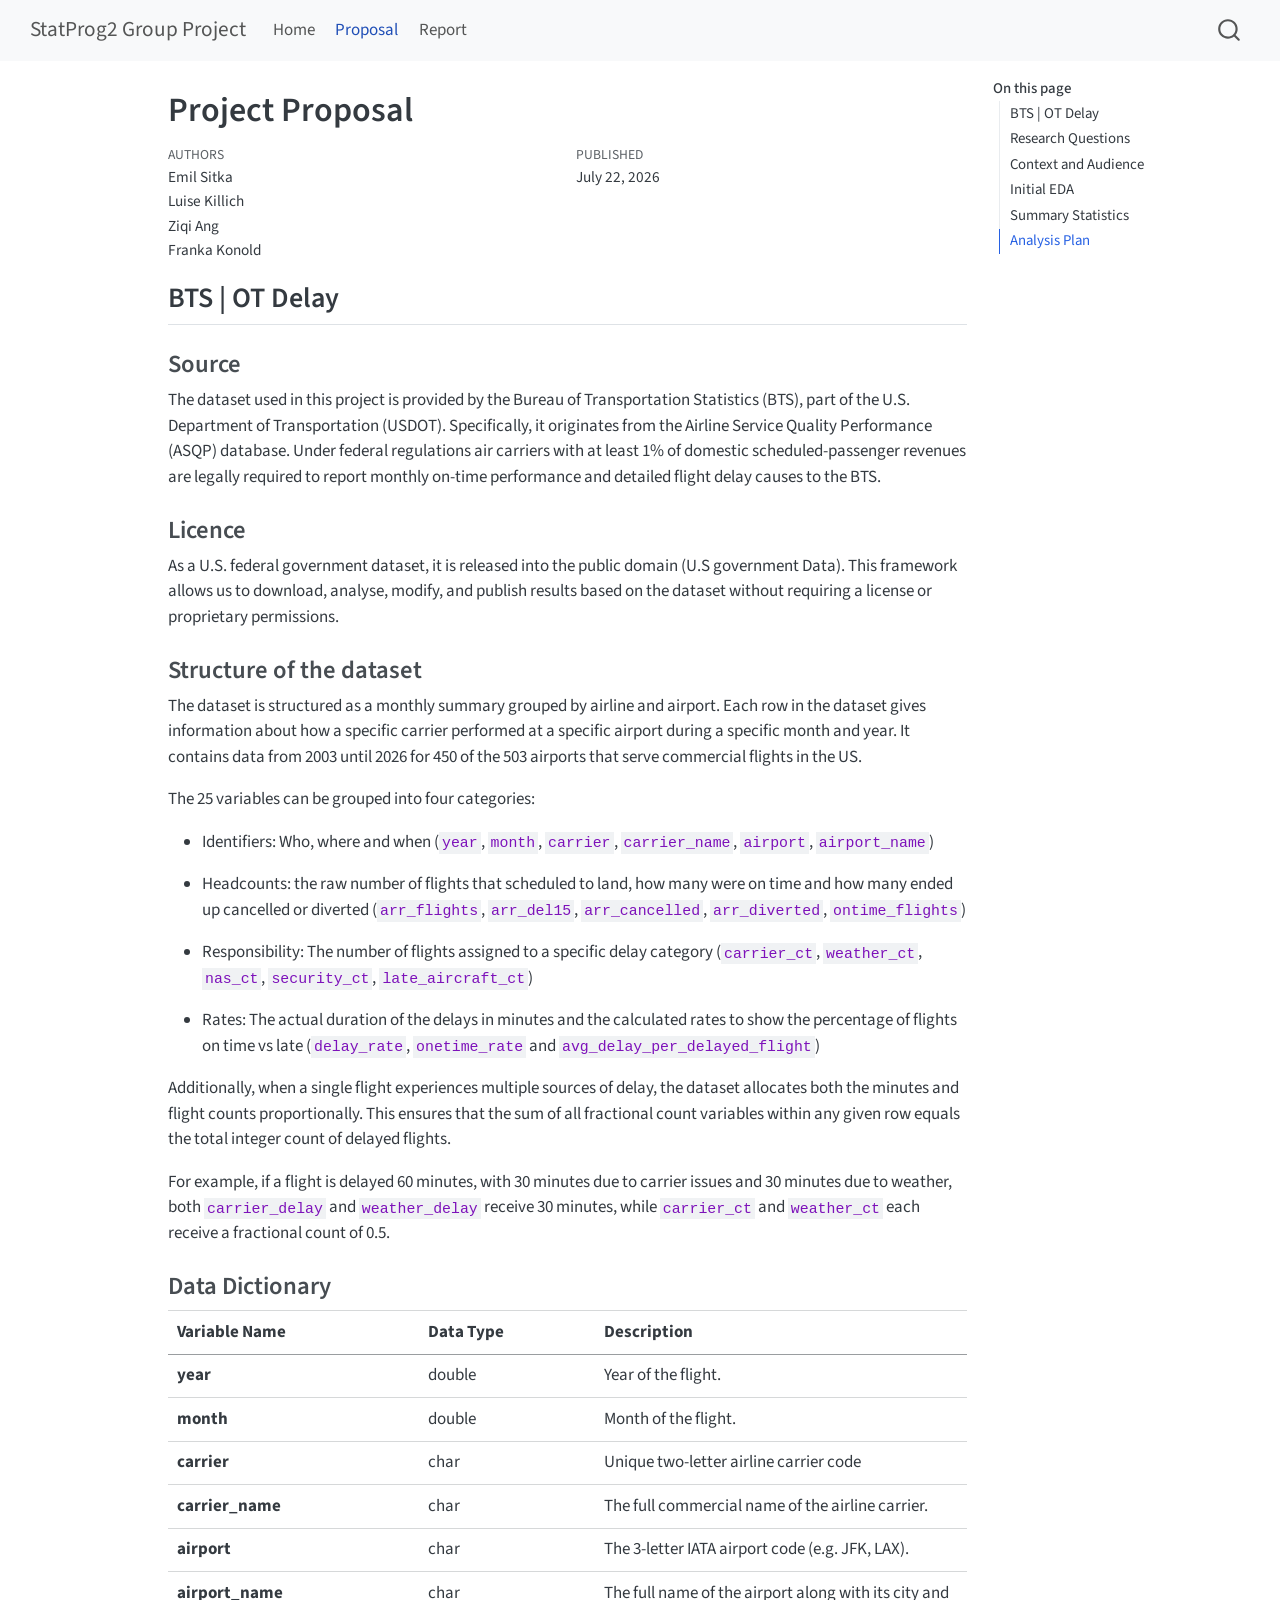
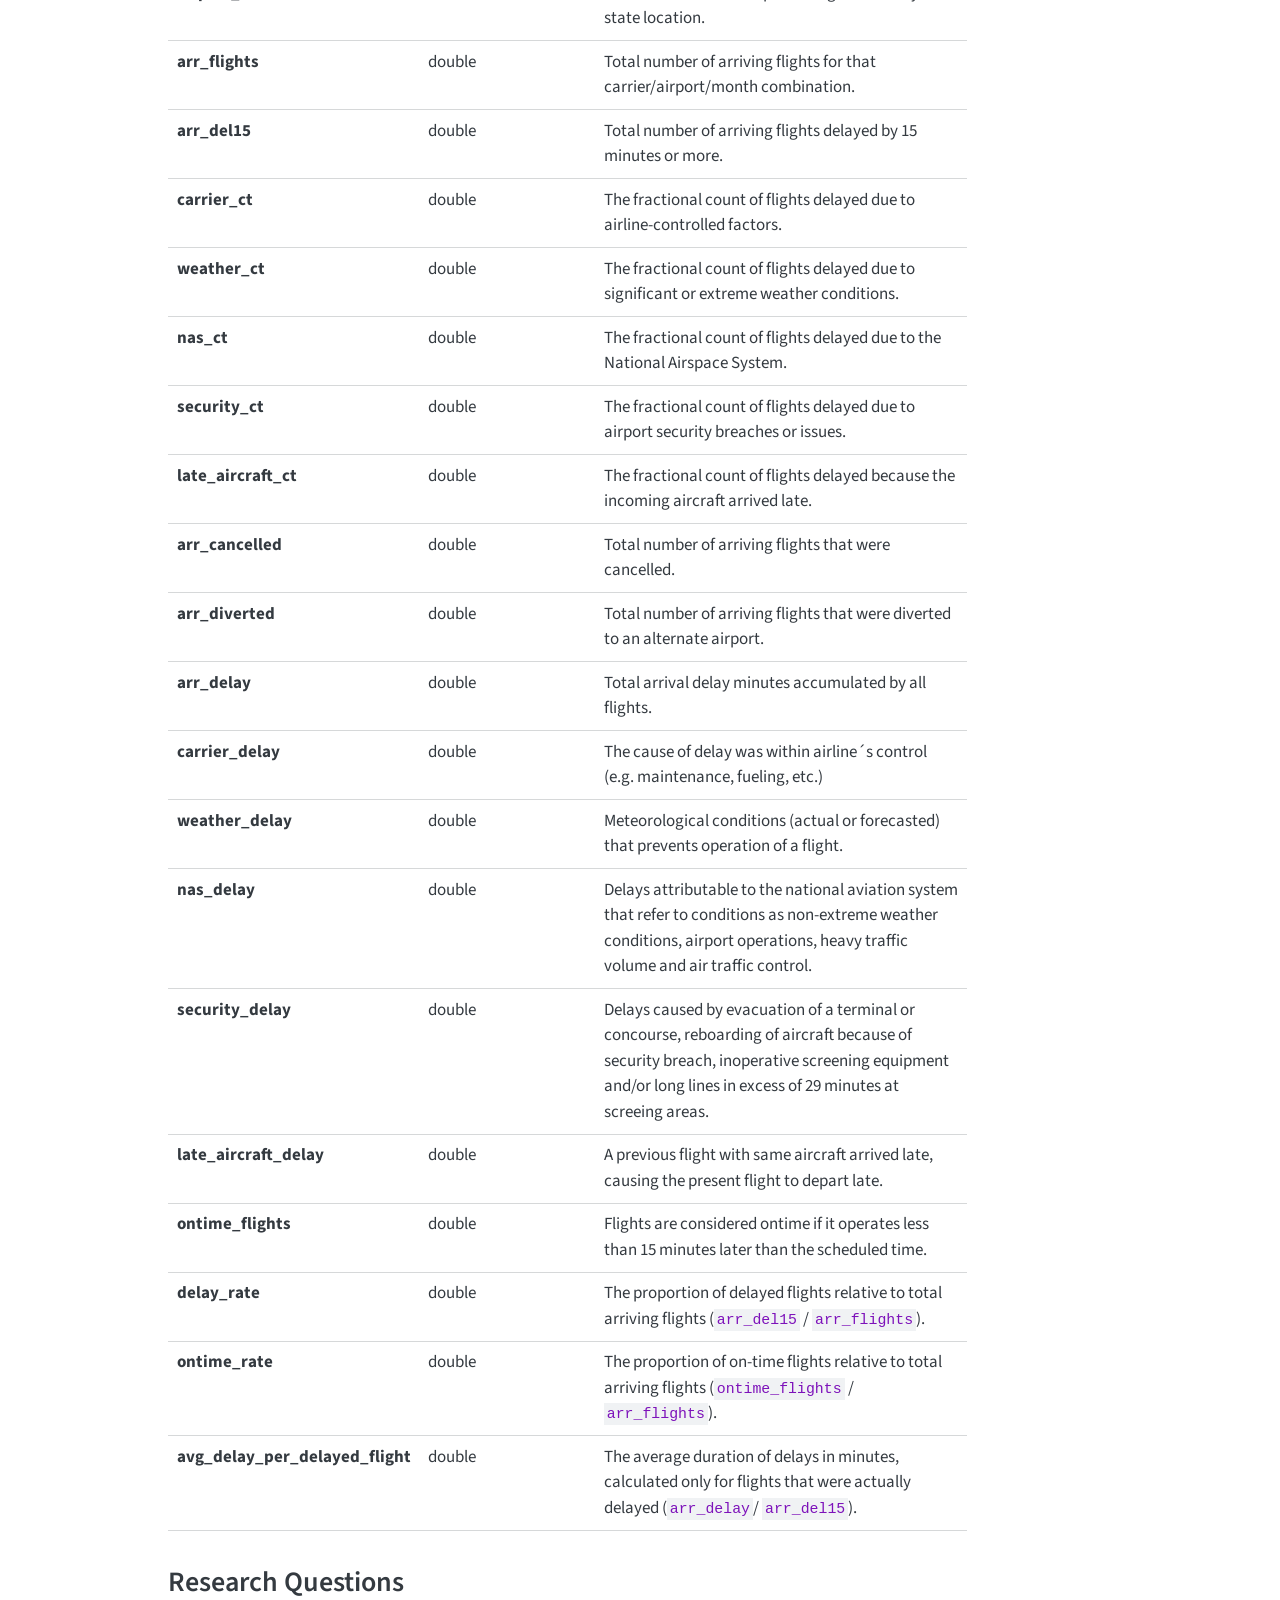
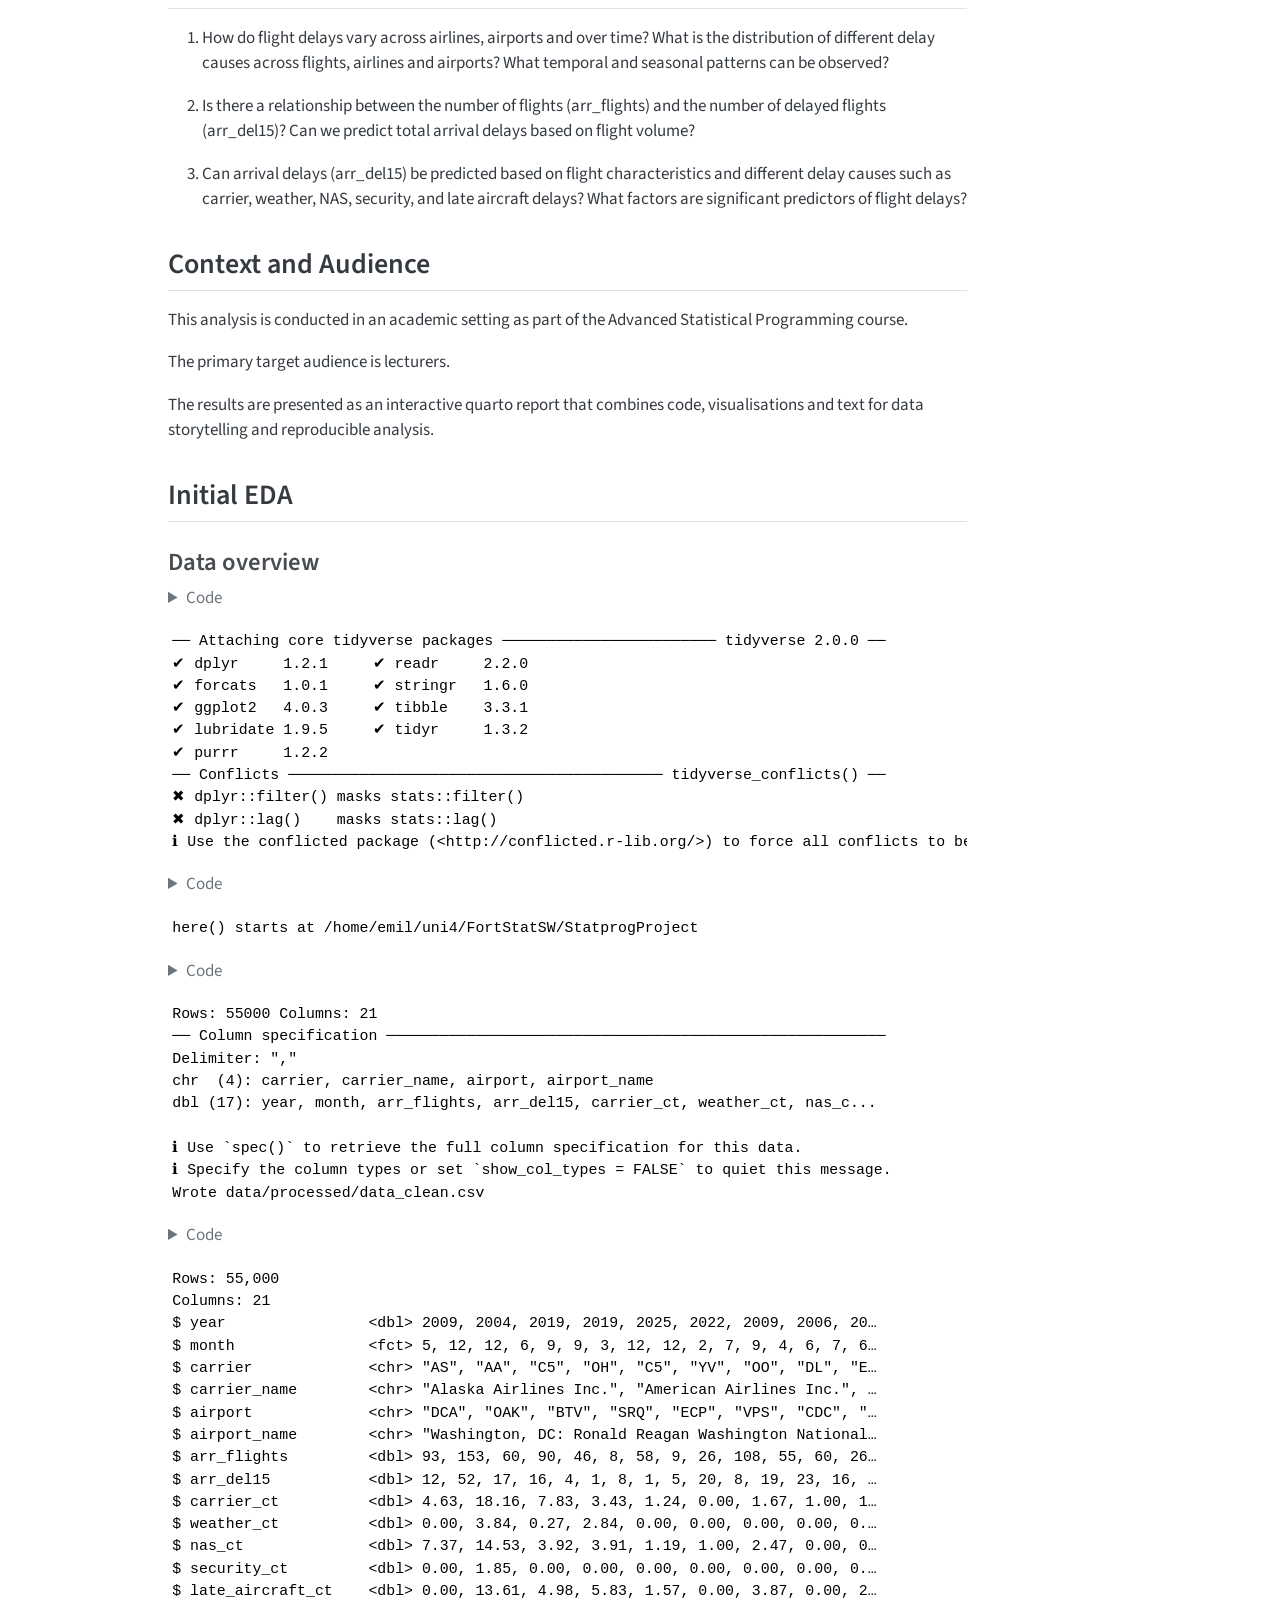
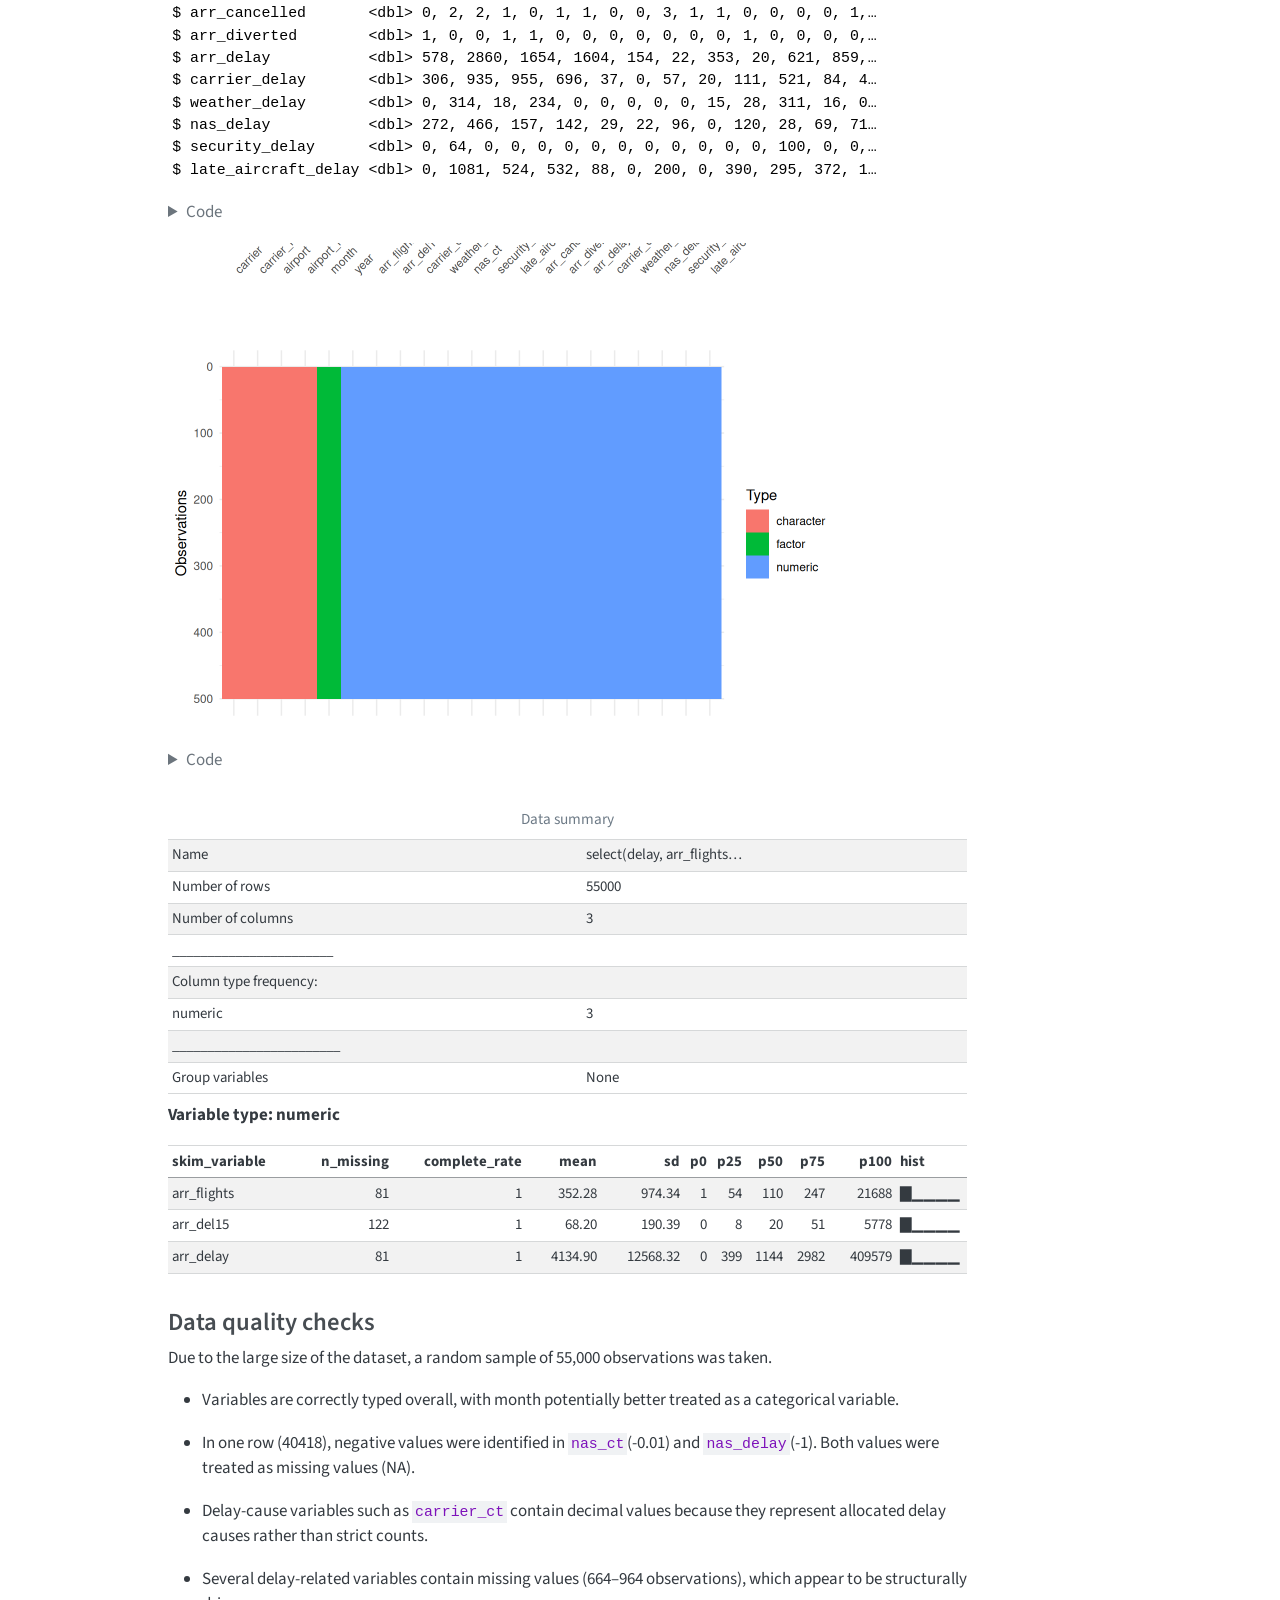
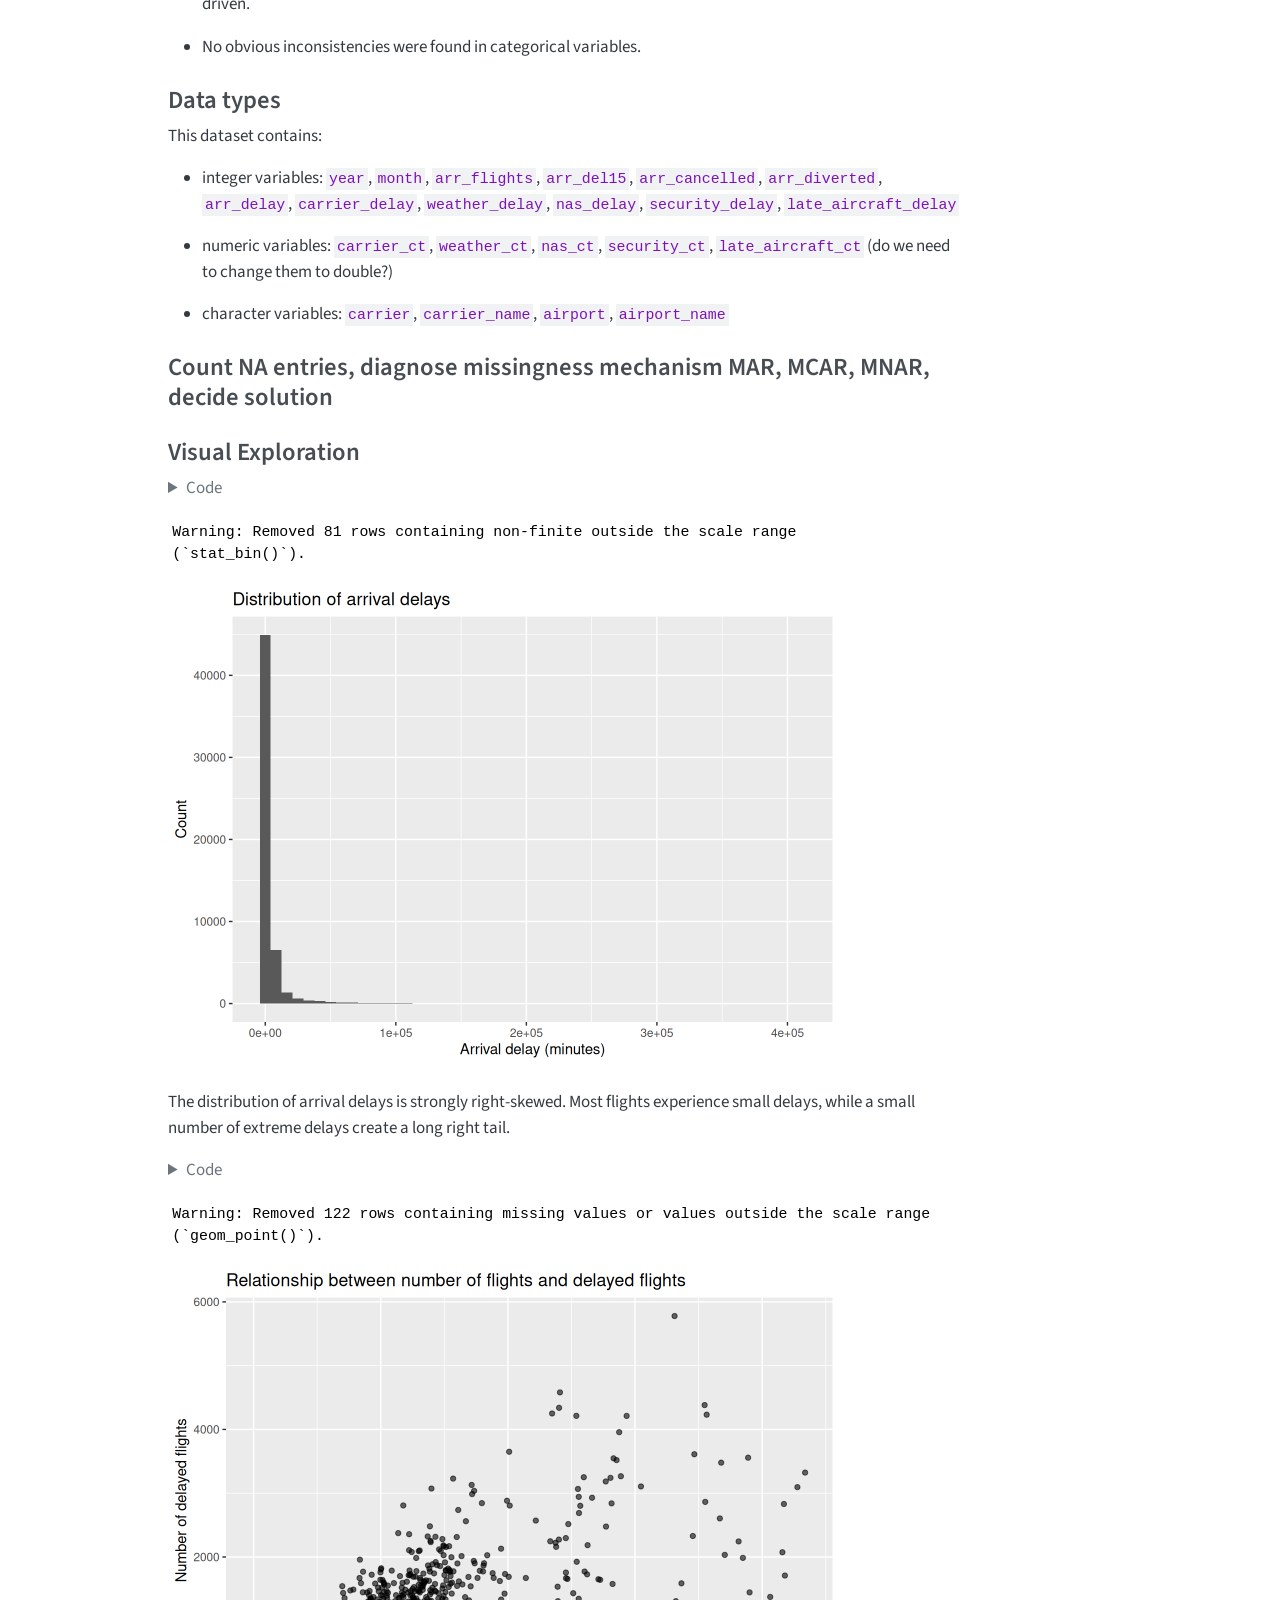
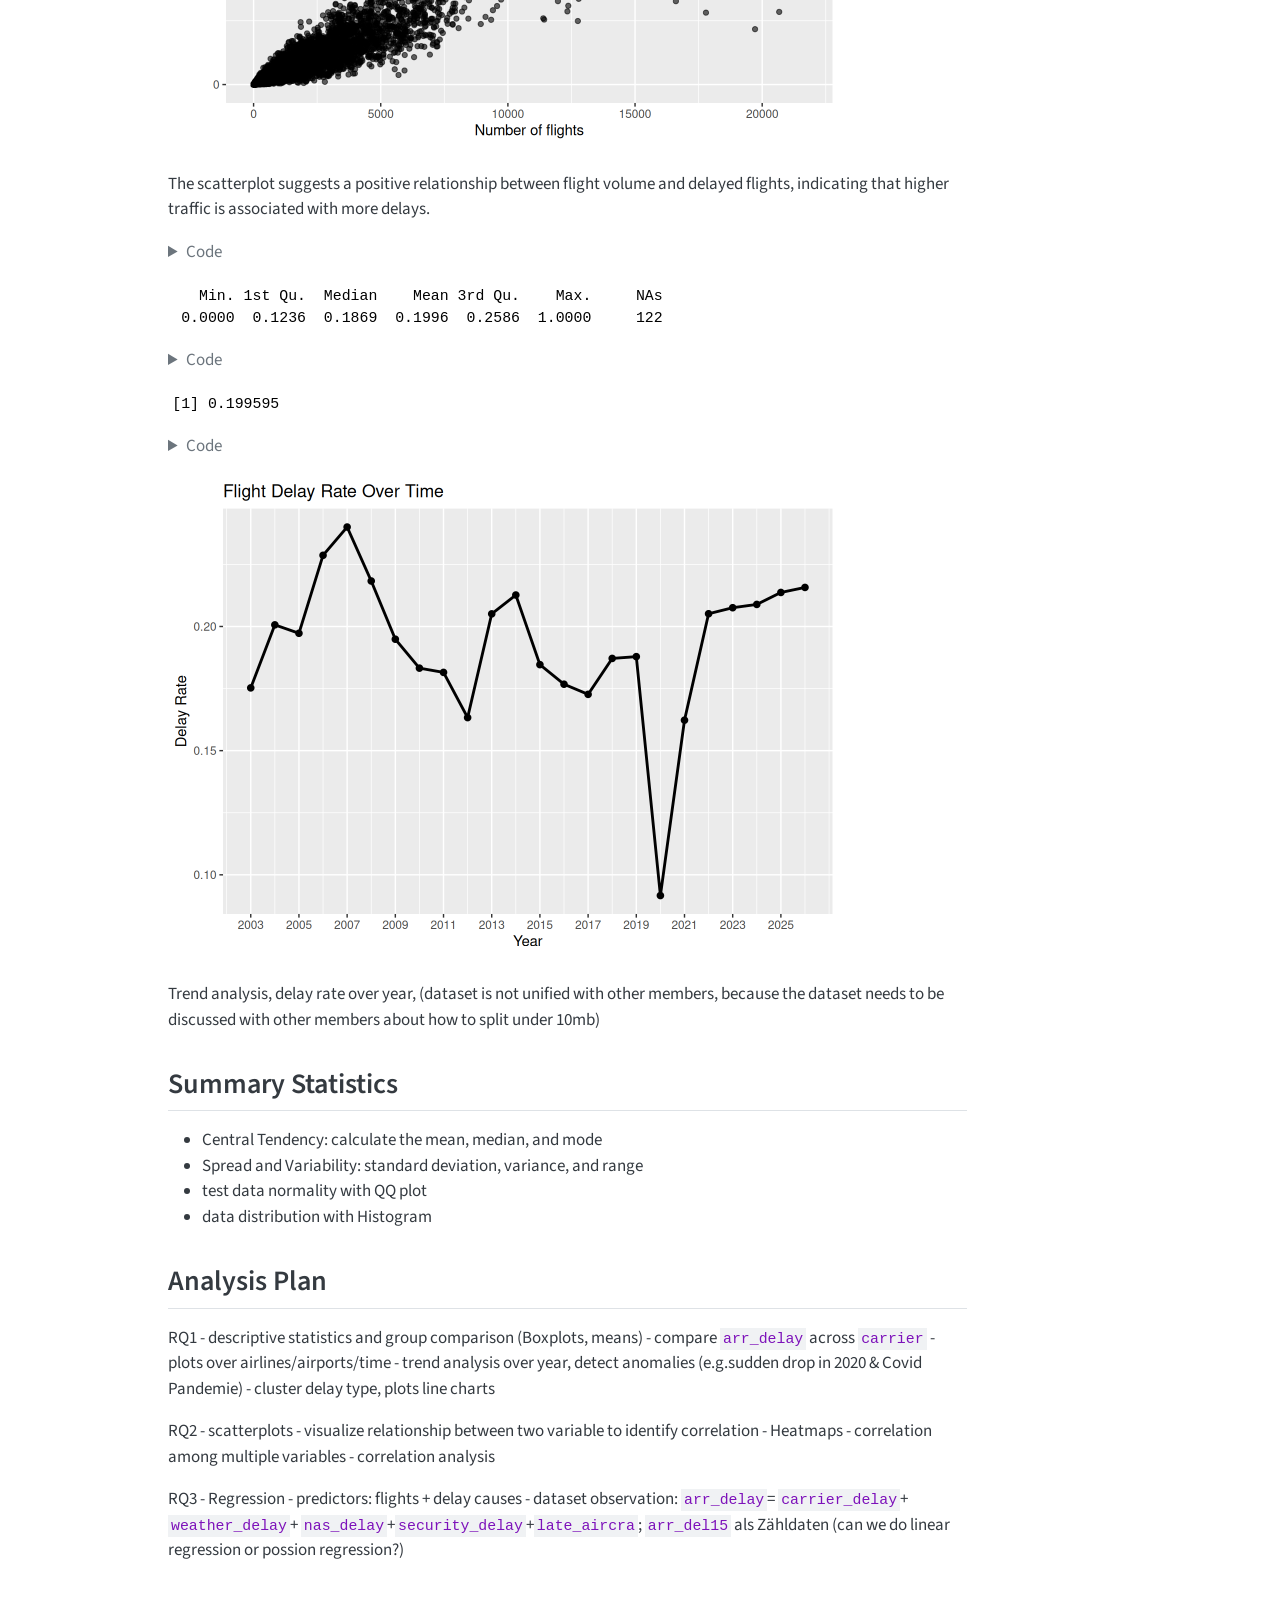
==== commit 1f9e47da: "rendered website" ====
--- a/docs/proposal.html
+++ b/docs/proposal.html
@@ -2,7 +2,7 @@
 <html xmlns="http://www.w3.org/1999/xhtml" lang="en" xml:lang="en"><head>
 
 <meta charset="utf-8">
-<meta name="generator" content="quarto-1.7.32">
+<meta name="generator" content="quarto-1.9.38">
 
 <meta name="viewport" content="width=device-width, initial-scale=1.0, user-scalable=yes">
 
@@ -10,10 +10,13 @@
 <meta name="author" content="Luise Killich">
 <meta name="author" content="Ziqi Ang">
 <meta name="author" content="Franka Konold">
-<meta name="dcterms.date" content="2026-06-30">
+<meta name="dcterms.date" content="2026-07-22">
 
 <title>Project Proposal – StatProg2 Group Project</title>
 <style>
+/* Default styles provided by pandoc.
+** See https://pandoc.org/MANUAL.html#variables-for-html for config info.
+*/
 code{white-space: pre-wrap;}
 span.smallcaps{font-variant: small-caps;}
 div.columns{display: flex; gap: min(4vw, 1.5em);}
@@ -76,10 +79,10 @@
 <script src="site_libs/quarto-html/tippy.umd.min.js"></script>
 <script src="site_libs/quarto-html/anchor.min.js"></script>
 <link href="site_libs/quarto-html/tippy.css" rel="stylesheet">
-<link href="site_libs/quarto-html/quarto-syntax-highlighting-37eea08aefeeee20ff55810ff984fec1.css" rel="stylesheet" id="quarto-text-highlighting-styles">
+<link href="site_libs/quarto-html/quarto-syntax-highlighting-15634bcf2e68342d4ad2dfa704d543f6.css" rel="stylesheet" id="quarto-text-highlighting-styles">
 <script src="site_libs/bootstrap/bootstrap.min.js"></script>
 <link href="site_libs/bootstrap/bootstrap-icons.css" rel="stylesheet">
-<link href="site_libs/bootstrap/bootstrap-dfb324f25d9b1687192fa8be62ac8f9c.min.css" rel="stylesheet" append-hash="true" id="quarto-bootstrap" data-mode="light">
+<link href="site_libs/bootstrap/bootstrap-58252e3854bd32df7dff93b8ecc15f88.min.css" rel="stylesheet" append-hash="true" id="quarto-bootstrap" data-mode="light">
 <script id="quarto-search-options" type="application/json">{
   "location": "navbar",
   "copy-button": false,
@@ -156,7 +159,7 @@
     <h2 id="toc-title">On this page</h2>
    
   <ul>
-  <li><a href="#dataset" id="toc-dataset" class="nav-link active" data-scroll-target="#dataset">Dataset</a>
+  <li><a href="#bts-ot-delay" id="toc-bts-ot-delay" class="nav-link active" data-scroll-target="#bts-ot-delay">BTS | OT Delay</a>
   <ul class="collapse">
   <li><a href="#source" id="toc-source" class="nav-link" data-scroll-target="#source">Source</a></li>
   <li><a href="#licence" id="toc-licence" class="nav-link" data-scroll-target="#licence">Licence</a></li>
@@ -169,7 +172,7 @@
   <ul class="collapse">
   <li><a href="#data-overview" id="toc-data-overview" class="nav-link" data-scroll-target="#data-overview">Data overview</a></li>
   <li><a href="#data-quality-checks" id="toc-data-quality-checks" class="nav-link" data-scroll-target="#data-quality-checks">Data quality checks</a></li>
-  <li><a href="#data-type" id="toc-data-type" class="nav-link" data-scroll-target="#data-type">Data type</a></li>
+  <li><a href="#data-types" id="toc-data-types" class="nav-link" data-scroll-target="#data-types">Data types</a></li>
   <li><a href="#count-na-entries-diagnose-missingness-mechanism-mar-mcar-mnar-decide-solution" id="toc-count-na-entries-diagnose-missingness-mechanism-mar-mcar-mnar-decide-solution" class="nav-link" data-scroll-target="#count-na-entries-diagnose-missingness-mechanism-mar-mcar-mnar-decide-solution">Count NA entries, diagnose missingness mechanism MAR, MCAR, MNAR, decide solution</a></li>
   <li><a href="#visual-exploration" id="toc-visual-exploration" class="nav-link" data-scroll-target="#visual-exploration">Visual Exploration</a></li>
   </ul></li>
@@ -203,7 +206,7 @@
     <div>
     <div class="quarto-title-meta-heading">Published</div>
     <div class="quarto-title-meta-contents">
-      <p class="date">June 30, 2026</p>
+      <p class="date">July 22, 2026</p>
     </div>
   </div>
   
@@ -215,8 +218,8 @@
 </header>
 
 
-<section id="dataset" class="level2">
-<h2 class="anchored" data-anchor-id="dataset">Dataset</h2>
+<section id="bts-ot-delay" class="level2">
+<h2 class="anchored" data-anchor-id="bts-ot-delay">BTS | OT Delay</h2>
 <!-- Describe the dataset: source, licence, dimensions, key variables. -->
 <section id="source" class="level3">
 <h3 class="anchored" data-anchor-id="source">Source</h3>
@@ -228,7 +231,7 @@
 </section>
 <section id="structure-of-the-dataset" class="level3">
 <h3 class="anchored" data-anchor-id="structure-of-the-dataset">Structure of the dataset</h3>
-<p>The dataset is structured as a monthly summary grouped by airline and airport. Each row in the dataset gives information about how a specific carrier performed at a specific airport during a specific month and year.</p>
+<p>The dataset is structured as a monthly summary grouped by airline and airport. Each row in the dataset gives information about how a specific carrier performed at a specific airport during a specific month and year. It contains data from 2003 until 2026 for 450 of the 503 airports that serve commercial flights in the US.</p>
 <p>The 25 variables can be grouped into four categories:</p>
 <ul>
 <li><p>Identifiers: Who, where and when (<code>year</code>, <code>month</code>, <code>carrier</code>, <code>carrier_name</code>, <code>airport</code>, <code>airport_name</code>)</p></li>
@@ -243,9 +246,9 @@
 <h3 class="anchored" data-anchor-id="data-dictionary">Data Dictionary</h3>
 <table class="caption-top table">
 <colgroup>
-<col style="width: 22%">
-<col style="width: 22%">
-<col style="width: 55%">
+<col style="width: 24%">
+<col style="width: 24%">
+<col style="width: 50%">
 </colgroup>
 <thead>
 <tr class="header">
@@ -388,7 +391,8 @@
 <h2 class="anchored" data-anchor-id="research-questions">Research Questions</h2>
 <ol type="1">
 <li><p>How do flight delays vary across airlines, airports and over time? What is the distribution of different delay causes across flights, airlines and airports? What temporal and seasonal patterns can be observed?</p></li>
-<li><p>Is there a relationship between the number of flights (arr_flights) and the number of delayed flights (arr_del15)? Can we predict total arrival delays based on flight volume and delay causes?</p></li>
+<li><p>Is there a relationship between the number of flights (arr_flights) and the number of delayed flights (arr_del15)? Can we predict total arrival delays based on flight volume?</p></li>
+<li><p>Can arrival delays (arr_del15) be predicted based on flight characteristics and different delay causes such as carrier, weather, NAS, security, and late aircraft delays? What factors are significant predictors of flight delays?</p></li>
 </ol>
 </section>
 <section id="context-and-audience" class="level2">
@@ -404,39 +408,15 @@
 <div class="cell">
 <details class="code-fold">
 <summary>Code</summary>
-<div class="sourceCode cell-code" id="cb1"><pre class="sourceCode r code-with-copy"><code class="sourceCode r"><span id="cb1-1"><a href="#cb1-1" aria-hidden="true" tabindex="-1"></a><span class="fu">library</span>(tidyverse)</span></code><button title="Copy to Clipboard" class="code-copy-button"><i class="bi"></i></button></pre></div>
+<div class="code-copy-outer-scaffold"><div class="sourceCode cell-code" id="cb1"><pre class="sourceCode r code-with-copy"><code class="sourceCode r"><span id="cb1-1"><a href="#cb1-1" aria-hidden="true" tabindex="-1"></a><span class="fu">library</span>(tidyverse)</span></code></pre></div><button title="Copy to Clipboard" class="code-copy-button"><i class="bi"></i></button></div>
 </details>
 <div class="cell-output cell-output-stderr">
-<pre><code>Warning: Paket 'tidyverse' wurde unter R Version 4.5.2 erstellt</code></pre>
-</div>
-<div class="cell-output cell-output-stderr">
-<pre><code>Warning: Paket 'ggplot2' wurde unter R Version 4.5.3 erstellt</code></pre>
-</div>
-<div class="cell-output cell-output-stderr">
-<pre><code>Warning: Paket 'tidyr' wurde unter R Version 4.5.2 erstellt</code></pre>
-</div>
-<div class="cell-output cell-output-stderr">
-<pre><code>Warning: Paket 'readr' wurde unter R Version 4.5.3 erstellt</code></pre>
-</div>
-<div class="cell-output cell-output-stderr">
-<pre><code>Warning: Paket 'purrr' wurde unter R Version 4.5.2 erstellt</code></pre>
-</div>
-<div class="cell-output cell-output-stderr">
-<pre><code>Warning: Paket 'dplyr' wurde unter R Version 4.5.2 erstellt</code></pre>
-</div>
-<div class="cell-output cell-output-stderr">
-<pre><code>Warning: Paket 'stringr' wurde unter R Version 4.5.2 erstellt</code></pre>
-</div>
-<div class="cell-output cell-output-stderr">
-<pre><code>Warning: Paket 'lubridate' wurde unter R Version 4.5.2 erstellt</code></pre>
-</div>
-<div class="cell-output cell-output-stderr">
 <pre><code>── Attaching core tidyverse packages ──────────────────────── tidyverse 2.0.0 ──
-✔ dplyr     1.1.4     ✔ readr     2.2.0
+✔ dplyr     1.2.1     ✔ readr     2.2.0
 ✔ forcats   1.0.1     ✔ stringr   1.6.0
-✔ ggplot2   4.0.3     ✔ tibble    3.3.0
-✔ lubridate 1.9.4     ✔ tidyr     1.3.2
-✔ purrr     1.2.0     
+✔ ggplot2   4.0.3     ✔ tibble    3.3.1
+✔ lubridate 1.9.5     ✔ tidyr     1.3.2
+✔ purrr     1.2.2     
 ── Conflicts ────────────────────────────────────────── tidyverse_conflicts() ──
 ✖ dplyr::filter() masks stats::filter()
 ✖ dplyr::lag()    masks stats::lag()
@@ -444,19 +424,16 @@
 </div>
 <details class="code-fold">
 <summary>Code</summary>
-<div class="sourceCode cell-code" id="cb11"><pre class="sourceCode r code-with-copy"><code class="sourceCode r"><span id="cb11-1"><a href="#cb11-1" aria-hidden="true" tabindex="-1"></a><span class="fu">library</span>(visdat)</span>
-<span id="cb11-2"><a href="#cb11-2" aria-hidden="true" tabindex="-1"></a><span class="fu">library</span>(skimr)</span>
-<span id="cb11-3"><a href="#cb11-3" aria-hidden="true" tabindex="-1"></a><span class="fu">library</span>(here)</span></code><button title="Copy to Clipboard" class="code-copy-button"><i class="bi"></i></button></pre></div>
+<div class="code-copy-outer-scaffold"><div class="sourceCode cell-code" id="cb3"><pre class="sourceCode r code-with-copy"><code class="sourceCode r"><span id="cb3-1"><a href="#cb3-1" aria-hidden="true" tabindex="-1"></a><span class="fu">library</span>(visdat)</span>
+<span id="cb3-2"><a href="#cb3-2" aria-hidden="true" tabindex="-1"></a><span class="fu">library</span>(skimr)</span>
+<span id="cb3-3"><a href="#cb3-3" aria-hidden="true" tabindex="-1"></a><span class="fu">library</span>(here)</span></code></pre></div><button title="Copy to Clipboard" class="code-copy-button"><i class="bi"></i></button></div>
 </details>
 <div class="cell-output cell-output-stderr">
-<pre><code>Warning: Paket 'here' wurde unter R Version 4.5.2 erstellt</code></pre>
-</div>
-<div class="cell-output cell-output-stderr">
-<pre><code>here() starts at C:/Users/lkill/OneDrive/Dokumente/Uni/GitHub/statprog2-project</code></pre>
+<pre><code>here() starts at /home/emil/uni4/FortStatSW/StatprogProject</code></pre>
 </div>
 <details class="code-fold">
 <summary>Code</summary>
-<div class="sourceCode cell-code" id="cb14"><pre class="sourceCode r code-with-copy"><code class="sourceCode r"><span id="cb14-1"><a href="#cb14-1" aria-hidden="true" tabindex="-1"></a>delay <span class="ot">&lt;-</span> <span class="fu">read_csv</span>(<span class="fu">here</span>(<span class="st">"data"</span>, <span class="st">"raw"</span>, <span class="st">"delay_short.csv"</span>))</span></code><button title="Copy to Clipboard" class="code-copy-button"><i class="bi"></i></button></pre></div>
+<div class="code-copy-outer-scaffold"><div class="sourceCode cell-code" id="cb5"><pre class="sourceCode r code-with-copy"><code class="sourceCode r"><span id="cb5-1"><a href="#cb5-1" aria-hidden="true" tabindex="-1"></a><span class="fu">source</span>(<span class="st">"./code/02_clean.R"</span>)</span></code></pre></div><button title="Copy to Clipboard" class="code-copy-button"><i class="bi"></i></button></div>
 </details>
 <div class="cell-output cell-output-stderr">
 <pre><code>Rows: 55000 Columns: 21
@@ -466,17 +443,18 @@
 dbl (17): year, month, arr_flights, arr_del15, carrier_ct, weather_ct, nas_c...
 
 ℹ Use `spec()` to retrieve the full column specification for this data.
-ℹ Specify the column types or set `show_col_types = FALSE` to quiet this message.</code></pre>
+ℹ Specify the column types or set `show_col_types = FALSE` to quiet this message.
+Wrote data/processed/data_clean.csv</code></pre>
 </div>
 <details class="code-fold">
 <summary>Code</summary>
-<div class="sourceCode cell-code" id="cb16"><pre class="sourceCode r code-with-copy"><code class="sourceCode r"><span id="cb16-1"><a href="#cb16-1" aria-hidden="true" tabindex="-1"></a><span class="fu">glimpse</span>(delay)</span></code><button title="Copy to Clipboard" class="code-copy-button"><i class="bi"></i></button></pre></div>
+<div class="code-copy-outer-scaffold"><div class="sourceCode cell-code" id="cb7"><pre class="sourceCode r code-with-copy"><code class="sourceCode r"><span id="cb7-1"><a href="#cb7-1" aria-hidden="true" tabindex="-1"></a><span class="fu">glimpse</span>(delay)</span></code></pre></div><button title="Copy to Clipboard" class="code-copy-button"><i class="bi"></i></button></div>
 </details>
 <div class="cell-output cell-output-stdout">
 <pre><code>Rows: 55,000
 Columns: 21
 $ year                &lt;dbl&gt; 2009, 2004, 2019, 2019, 2025, 2022, 2009, 2006, 20…
-$ month               &lt;dbl&gt; 5, 12, 12, 6, 9, 9, 3, 12, 12, 2, 7, 9, 4, 6, 7, 6…
+$ month               &lt;fct&gt; 5, 12, 12, 6, 9, 9, 3, 12, 12, 2, 7, 9, 4, 6, 7, 6…
 $ carrier             &lt;chr&gt; "AS", "AA", "C5", "OH", "C5", "YV", "OO", "DL", "E…
 $ carrier_name        &lt;chr&gt; "Alaska Airlines Inc.", "American Airlines Inc.", …
 $ airport             &lt;chr&gt; "DCA", "OAK", "BTV", "SRQ", "ECP", "VPS", "CDC", "…
@@ -499,7 +477,7 @@
 </div>
 <details class="code-fold">
 <summary>Code</summary>
-<div class="sourceCode cell-code" id="cb18"><pre class="sourceCode r code-with-copy"><code class="sourceCode r"><span id="cb18-1"><a href="#cb18-1" aria-hidden="true" tabindex="-1"></a><span class="fu">vis_dat</span>(<span class="fu">head</span>(delay, <span class="dv">500</span>))</span></code><button title="Copy to Clipboard" class="code-copy-button"><i class="bi"></i></button></pre></div>
+<div class="code-copy-outer-scaffold"><div class="sourceCode cell-code" id="cb9"><pre class="sourceCode r code-with-copy"><code class="sourceCode r"><span id="cb9-1"><a href="#cb9-1" aria-hidden="true" tabindex="-1"></a><span class="fu">vis_dat</span>(<span class="fu">head</span>(delay, <span class="dv">500</span>))</span></code></pre></div><button title="Copy to Clipboard" class="code-copy-button"><i class="bi"></i></button></div>
 </details>
 <div class="cell-output-display">
 <div>
@@ -510,10 +488,10 @@
 </div>
 <details class="code-fold">
 <summary>Code</summary>
-<div class="sourceCode cell-code" id="cb19"><pre class="sourceCode r code-with-copy"><code class="sourceCode r"><span id="cb19-1"><a href="#cb19-1" aria-hidden="true" tabindex="-1"></a><span class="fu">skim</span>(<span class="fu">select</span>(delay,</span>
-<span id="cb19-2"><a href="#cb19-2" aria-hidden="true" tabindex="-1"></a>            arr_flights,</span>
-<span id="cb19-3"><a href="#cb19-3" aria-hidden="true" tabindex="-1"></a>            arr_del15,</span>
-<span id="cb19-4"><a href="#cb19-4" aria-hidden="true" tabindex="-1"></a>            arr_delay))</span></code><button title="Copy to Clipboard" class="code-copy-button"><i class="bi"></i></button></pre></div>
+<div class="code-copy-outer-scaffold"><div class="sourceCode cell-code" id="cb10"><pre class="sourceCode r code-with-copy"><code class="sourceCode r"><span id="cb10-1"><a href="#cb10-1" aria-hidden="true" tabindex="-1"></a><span class="fu">skim</span>(<span class="fu">select</span>(delay,</span>
+<span id="cb10-2"><a href="#cb10-2" aria-hidden="true" tabindex="-1"></a>            arr_flights,</span>
+<span id="cb10-3"><a href="#cb10-3" aria-hidden="true" tabindex="-1"></a>            arr_del15,</span>
+<span id="cb10-4"><a href="#cb10-4" aria-hidden="true" tabindex="-1"></a>            arr_delay))</span></code></pre></div><button title="Copy to Clipboard" class="code-copy-button"><i class="bi"></i></button></div>
 </details>
 <div class="cell-output-display">
 <table class="caption-top table table-sm table-striped small">
@@ -639,8 +617,8 @@
 <li><p>No obvious inconsistencies were found in categorical variables.</p></li>
 </ul>
 </section>
-<section id="data-type" class="level3">
-<h3 class="anchored" data-anchor-id="data-type">Data type</h3>
+<section id="data-types" class="level3">
+<h3 class="anchored" data-anchor-id="data-types">Data types</h3>
 <p>This dataset contains:</p>
 <ul>
 <li><p>integer variables: <code>year</code>, <code>month</code>, <code>arr_flights</code>, <code>arr_del15</code>, <code>arr_cancelled</code>, <code>arr_diverted</code>, <code>arr_delay</code>, <code>carrier_delay</code>, <code>weather_delay</code>, <code>nas_delay</code>, <code>security_delay</code>, <code>late_aircraft_delay</code></p></li>
@@ -656,13 +634,13 @@
 <div class="cell">
 <details class="code-fold">
 <summary>Code</summary>
-<div class="sourceCode cell-code" id="cb20"><pre class="sourceCode r code-with-copy"><code class="sourceCode r"><span id="cb20-1"><a href="#cb20-1" aria-hidden="true" tabindex="-1"></a><span class="fu">library</span>(ggplot2)</span>
-<span id="cb20-2"><a href="#cb20-2" aria-hidden="true" tabindex="-1"></a></span>
-<span id="cb20-3"><a href="#cb20-3" aria-hidden="true" tabindex="-1"></a><span class="co"># Plot Distribution of arrival delays</span></span>
-<span id="cb20-4"><a href="#cb20-4" aria-hidden="true" tabindex="-1"></a><span class="fu">ggplot</span>(delay, <span class="fu">aes</span>(<span class="at">x =</span> arr_delay)) <span class="sc">+</span></span>
-<span id="cb20-5"><a href="#cb20-5" aria-hidden="true" tabindex="-1"></a>  <span class="fu">geom_histogram</span>(<span class="at">bins =</span> <span class="dv">50</span>) <span class="sc">+</span></span>
-<span id="cb20-6"><a href="#cb20-6" aria-hidden="true" tabindex="-1"></a>  <span class="fu">labs</span>(<span class="at">title =</span> <span class="st">"Distribution of arrival delays"</span>,</span>
-<span id="cb20-7"><a href="#cb20-7" aria-hidden="true" tabindex="-1"></a>       <span class="at">x =</span> <span class="st">"Arrival delay (minutes)"</span>, <span class="at">y =</span> <span class="st">"Count"</span>)</span></code><button title="Copy to Clipboard" class="code-copy-button"><i class="bi"></i></button></pre></div>
+<div class="code-copy-outer-scaffold"><div class="sourceCode cell-code" id="cb11"><pre class="sourceCode r code-with-copy"><code class="sourceCode r"><span id="cb11-1"><a href="#cb11-1" aria-hidden="true" tabindex="-1"></a><span class="fu">library</span>(ggplot2)</span>
+<span id="cb11-2"><a href="#cb11-2" aria-hidden="true" tabindex="-1"></a></span>
+<span id="cb11-3"><a href="#cb11-3" aria-hidden="true" tabindex="-1"></a><span class="co"># Plot Distribution of arrival delays</span></span>
+<span id="cb11-4"><a href="#cb11-4" aria-hidden="true" tabindex="-1"></a><span class="fu">ggplot</span>(delay, <span class="fu">aes</span>(<span class="at">x =</span> arr_delay)) <span class="sc">+</span></span>
+<span id="cb11-5"><a href="#cb11-5" aria-hidden="true" tabindex="-1"></a>  <span class="fu">geom_histogram</span>(<span class="at">bins =</span> <span class="dv">50</span>) <span class="sc">+</span></span>
+<span id="cb11-6"><a href="#cb11-6" aria-hidden="true" tabindex="-1"></a>  <span class="fu">labs</span>(<span class="at">title =</span> <span class="st">"Distribution of arrival delays"</span>,</span>
+<span id="cb11-7"><a href="#cb11-7" aria-hidden="true" tabindex="-1"></a>       <span class="at">x =</span> <span class="st">"Arrival delay (minutes)"</span>, <span class="at">y =</span> <span class="st">"Count"</span>)</span></code></pre></div><button title="Copy to Clipboard" class="code-copy-button"><i class="bi"></i></button></div>
 </details>
 <div class="cell-output cell-output-stderr">
 <pre><code>Warning: Removed 81 rows containing non-finite outside the scale range
@@ -680,12 +658,12 @@
 <div class="cell">
 <details class="code-fold">
 <summary>Code</summary>
-<div class="sourceCode cell-code" id="cb22"><pre class="sourceCode r code-with-copy"><code class="sourceCode r"><span id="cb22-1"><a href="#cb22-1" aria-hidden="true" tabindex="-1"></a><span class="co"># Plot relationship between flight volume and delays</span></span>
-<span id="cb22-2"><a href="#cb22-2" aria-hidden="true" tabindex="-1"></a><span class="fu">ggplot</span>(delay, <span class="fu">aes</span>(<span class="at">x =</span> arr_flights, <span class="at">y =</span> arr_del15)) <span class="sc">+</span></span>
-<span id="cb22-3"><a href="#cb22-3" aria-hidden="true" tabindex="-1"></a>  <span class="fu">geom_point</span>(<span class="at">alpha =</span> <span class="fl">0.6</span>) <span class="sc">+</span></span>
-<span id="cb22-4"><a href="#cb22-4" aria-hidden="true" tabindex="-1"></a>  <span class="fu">labs</span>(<span class="at">title =</span> <span class="st">"Relationship between number of flights and delayed flights"</span>,</span>
-<span id="cb22-5"><a href="#cb22-5" aria-hidden="true" tabindex="-1"></a>       <span class="at">x =</span> <span class="st">"Number of flights"</span>,</span>
-<span id="cb22-6"><a href="#cb22-6" aria-hidden="true" tabindex="-1"></a>       <span class="at">y =</span> <span class="st">"Number of delayed flights"</span>)</span></code><button title="Copy to Clipboard" class="code-copy-button"><i class="bi"></i></button></pre></div>
+<div class="code-copy-outer-scaffold"><div class="sourceCode cell-code" id="cb13"><pre class="sourceCode r code-with-copy"><code class="sourceCode r"><span id="cb13-1"><a href="#cb13-1" aria-hidden="true" tabindex="-1"></a><span class="co"># Plot relationship between flight volume and delays</span></span>
+<span id="cb13-2"><a href="#cb13-2" aria-hidden="true" tabindex="-1"></a><span class="fu">ggplot</span>(delay, <span class="fu">aes</span>(<span class="at">x =</span> arr_flights, <span class="at">y =</span> arr_del15)) <span class="sc">+</span></span>
+<span id="cb13-3"><a href="#cb13-3" aria-hidden="true" tabindex="-1"></a>  <span class="fu">geom_point</span>(<span class="at">alpha =</span> <span class="fl">0.6</span>) <span class="sc">+</span></span>
+<span id="cb13-4"><a href="#cb13-4" aria-hidden="true" tabindex="-1"></a>  <span class="fu">labs</span>(<span class="at">title =</span> <span class="st">"Relationship between number of flights and delayed flights"</span>,</span>
+<span id="cb13-5"><a href="#cb13-5" aria-hidden="true" tabindex="-1"></a>       <span class="at">x =</span> <span class="st">"Number of flights"</span>,</span>
+<span id="cb13-6"><a href="#cb13-6" aria-hidden="true" tabindex="-1"></a>       <span class="at">y =</span> <span class="st">"Number of delayed flights"</span>)</span></code></pre></div><button title="Copy to Clipboard" class="code-copy-button"><i class="bi"></i></button></div>
 </details>
 <div class="cell-output cell-output-stderr">
 <pre><code>Warning: Removed 122 rows containing missing values or values outside the scale range
@@ -703,53 +681,53 @@
 <div class="cell">
 <details class="code-fold">
 <summary>Code</summary>
-<div class="sourceCode cell-code" id="cb24"><pre class="sourceCode r code-with-copy"><code class="sourceCode r"><span id="cb24-1"><a href="#cb24-1" aria-hidden="true" tabindex="-1"></a><span class="fu">library</span>(dplyr)</span>
-<span id="cb24-2"><a href="#cb24-2" aria-hidden="true" tabindex="-1"></a><span class="fu">library</span>(tidyverse)</span>
-<span id="cb24-3"><a href="#cb24-3" aria-hidden="true" tabindex="-1"></a>delay <span class="ot">&lt;-</span> delay <span class="sc">%&gt;%</span></span>
-<span id="cb24-4"><a href="#cb24-4" aria-hidden="true" tabindex="-1"></a>  <span class="fu">mutate</span>(</span>
-<span id="cb24-5"><a href="#cb24-5" aria-hidden="true" tabindex="-1"></a>    <span class="at">ontime_flights =</span> arr_flights <span class="sc">-</span> arr_del15,</span>
-<span id="cb24-6"><a href="#cb24-6" aria-hidden="true" tabindex="-1"></a>    <span class="at">delay_rate =</span> arr_del15 <span class="sc">/</span> arr_flights,</span>
-<span id="cb24-7"><a href="#cb24-7" aria-hidden="true" tabindex="-1"></a>    <span class="at">ontime_rate =</span> ontime_flights <span class="sc">/</span> arr_flights,</span>
-<span id="cb24-8"><a href="#cb24-8" aria-hidden="true" tabindex="-1"></a>    <span class="at">avg_delay_per_delayed_flight =</span> <span class="fu">ifelse</span>(</span>
-<span id="cb24-9"><a href="#cb24-9" aria-hidden="true" tabindex="-1"></a>      arr_del15 <span class="sc">&gt;</span> <span class="dv">0</span>,</span>
-<span id="cb24-10"><a href="#cb24-10" aria-hidden="true" tabindex="-1"></a>      arr_delay <span class="sc">/</span> arr_del15,</span>
-<span id="cb24-11"><a href="#cb24-11" aria-hidden="true" tabindex="-1"></a>      <span class="cn">NA</span></span>
-<span id="cb24-12"><a href="#cb24-12" aria-hidden="true" tabindex="-1"></a>    )</span>
-<span id="cb24-13"><a href="#cb24-13" aria-hidden="true" tabindex="-1"></a>  )</span>
-<span id="cb24-14"><a href="#cb24-14" aria-hidden="true" tabindex="-1"></a><span class="fu">summary</span>(delay<span class="sc">$</span>delay_rate)</span></code><button title="Copy to Clipboard" class="code-copy-button"><i class="bi"></i></button></pre></div>
+<div class="code-copy-outer-scaffold"><div class="sourceCode cell-code" id="cb15"><pre class="sourceCode r code-with-copy"><code class="sourceCode r"><span id="cb15-1"><a href="#cb15-1" aria-hidden="true" tabindex="-1"></a><span class="fu">library</span>(dplyr)</span>
+<span id="cb15-2"><a href="#cb15-2" aria-hidden="true" tabindex="-1"></a><span class="fu">library</span>(tidyverse)</span>
+<span id="cb15-3"><a href="#cb15-3" aria-hidden="true" tabindex="-1"></a>delay <span class="ot">&lt;-</span> delay <span class="sc">%&gt;%</span></span>
+<span id="cb15-4"><a href="#cb15-4" aria-hidden="true" tabindex="-1"></a>  <span class="fu">mutate</span>(</span>
+<span id="cb15-5"><a href="#cb15-5" aria-hidden="true" tabindex="-1"></a>    <span class="at">ontime_flights =</span> arr_flights <span class="sc">-</span> arr_del15,</span>
+<span id="cb15-6"><a href="#cb15-6" aria-hidden="true" tabindex="-1"></a>    <span class="at">delay_rate =</span> arr_del15 <span class="sc">/</span> arr_flights,</span>
+<span id="cb15-7"><a href="#cb15-7" aria-hidden="true" tabindex="-1"></a>    <span class="at">ontime_rate =</span> ontime_flights <span class="sc">/</span> arr_flights,</span>
+<span id="cb15-8"><a href="#cb15-8" aria-hidden="true" tabindex="-1"></a>    <span class="at">avg_delay_per_delayed_flight =</span> <span class="fu">ifelse</span>(</span>
+<span id="cb15-9"><a href="#cb15-9" aria-hidden="true" tabindex="-1"></a>      arr_del15 <span class="sc">&gt;</span> <span class="dv">0</span>,</span>
+<span id="cb15-10"><a href="#cb15-10" aria-hidden="true" tabindex="-1"></a>      arr_delay <span class="sc">/</span> arr_del15,</span>
+<span id="cb15-11"><a href="#cb15-11" aria-hidden="true" tabindex="-1"></a>      <span class="cn">NA</span></span>
+<span id="cb15-12"><a href="#cb15-12" aria-hidden="true" tabindex="-1"></a>    )</span>
+<span id="cb15-13"><a href="#cb15-13" aria-hidden="true" tabindex="-1"></a>  )</span>
+<span id="cb15-14"><a href="#cb15-14" aria-hidden="true" tabindex="-1"></a><span class="fu">summary</span>(delay<span class="sc">$</span>delay_rate)</span></code></pre></div><button title="Copy to Clipboard" class="code-copy-button"><i class="bi"></i></button></div>
 </details>
 <div class="cell-output cell-output-stdout">
-<pre><code>   Min. 1st Qu.  Median    Mean 3rd Qu.    Max.    NA's 
+<pre><code>   Min. 1st Qu.  Median    Mean 3rd Qu.    Max.     NAs 
  0.0000  0.1236  0.1869  0.1996  0.2586  1.0000     122 </code></pre>
 </div>
 <details class="code-fold">
 <summary>Code</summary>
-<div class="sourceCode cell-code" id="cb26"><pre class="sourceCode r code-with-copy"><code class="sourceCode r"><span id="cb26-1"><a href="#cb26-1" aria-hidden="true" tabindex="-1"></a><span class="fu">mean</span>(delay<span class="sc">$</span>delay_rate, <span class="at">na.rm =</span> <span class="cn">TRUE</span>)</span></code><button title="Copy to Clipboard" class="code-copy-button"><i class="bi"></i></button></pre></div>
+<div class="code-copy-outer-scaffold"><div class="sourceCode cell-code" id="cb17"><pre class="sourceCode r code-with-copy"><code class="sourceCode r"><span id="cb17-1"><a href="#cb17-1" aria-hidden="true" tabindex="-1"></a><span class="fu">mean</span>(delay<span class="sc">$</span>delay_rate, <span class="at">na.rm =</span> <span class="cn">TRUE</span>)</span></code></pre></div><button title="Copy to Clipboard" class="code-copy-button"><i class="bi"></i></button></div>
 </details>
 <div class="cell-output cell-output-stdout">
 <pre><code>[1] 0.199595</code></pre>
 </div>
 <details class="code-fold">
 <summary>Code</summary>
-<div class="sourceCode cell-code" id="cb28"><pre class="sourceCode r code-with-copy"><code class="sourceCode r"><span id="cb28-1"><a href="#cb28-1" aria-hidden="true" tabindex="-1"></a><span class="co"># compute year delay rate over years</span></span>
-<span id="cb28-2"><a href="#cb28-2" aria-hidden="true" tabindex="-1"></a>yearly <span class="ot">&lt;-</span> delay <span class="sc">%&gt;%</span></span>
-<span id="cb28-3"><a href="#cb28-3" aria-hidden="true" tabindex="-1"></a>  <span class="fu">group_by</span>(year) <span class="sc">%&gt;%</span></span>
-<span id="cb28-4"><a href="#cb28-4" aria-hidden="true" tabindex="-1"></a>  <span class="fu">summarise</span>(</span>
-<span id="cb28-5"><a href="#cb28-5" aria-hidden="true" tabindex="-1"></a>    <span class="at">total_flights =</span> <span class="fu">sum</span>(arr_flights, <span class="at">na.rm =</span> <span class="cn">TRUE</span>),</span>
-<span id="cb28-6"><a href="#cb28-6" aria-hidden="true" tabindex="-1"></a>    <span class="at">total_delayed =</span> <span class="fu">sum</span>(arr_del15, <span class="at">na.rm =</span> <span class="cn">TRUE</span>),</span>
-<span id="cb28-7"><a href="#cb28-7" aria-hidden="true" tabindex="-1"></a>    <span class="at">delay_rate =</span> total_delayed <span class="sc">/</span> total_flights</span>
-<span id="cb28-8"><a href="#cb28-8" aria-hidden="true" tabindex="-1"></a>  )</span>
-<span id="cb28-9"><a href="#cb28-9" aria-hidden="true" tabindex="-1"></a></span>
-<span id="cb28-10"><a href="#cb28-10" aria-hidden="true" tabindex="-1"></a><span class="co"># plot the trend</span></span>
-<span id="cb28-11"><a href="#cb28-11" aria-hidden="true" tabindex="-1"></a><span class="fu">ggplot</span>(yearly, <span class="fu">aes</span>(<span class="at">x =</span> year, <span class="at">y =</span> delay_rate)) <span class="sc">+</span></span>
-<span id="cb28-12"><a href="#cb28-12" aria-hidden="true" tabindex="-1"></a>  <span class="fu">geom_line</span>(<span class="at">linewidth =</span> <span class="dv">1</span>) <span class="sc">+</span></span>
-<span id="cb28-13"><a href="#cb28-13" aria-hidden="true" tabindex="-1"></a>  <span class="fu">geom_point</span>(<span class="at">size =</span> <span class="dv">2</span>) <span class="sc">+</span></span>
-<span id="cb28-14"><a href="#cb28-14" aria-hidden="true" tabindex="-1"></a>  <span class="fu">scale_x_continuous</span>(<span class="at">breaks =</span> yearly<span class="sc">$</span>year[<span class="fu">seq</span>(<span class="dv">1</span>, <span class="fu">length</span>(yearly<span class="sc">$</span>year), <span class="at">by =</span> <span class="dv">2</span>)]) <span class="sc">+</span></span>
-<span id="cb28-15"><a href="#cb28-15" aria-hidden="true" tabindex="-1"></a>  <span class="fu">labs</span>(</span>
-<span id="cb28-16"><a href="#cb28-16" aria-hidden="true" tabindex="-1"></a>    <span class="at">title =</span> <span class="st">"Flight Delay Rate Over Time"</span>,</span>
-<span id="cb28-17"><a href="#cb28-17" aria-hidden="true" tabindex="-1"></a>    <span class="at">x =</span> <span class="st">"Year"</span>,</span>
-<span id="cb28-18"><a href="#cb28-18" aria-hidden="true" tabindex="-1"></a>    <span class="at">y =</span> <span class="st">"Delay Rate"</span></span>
-<span id="cb28-19"><a href="#cb28-19" aria-hidden="true" tabindex="-1"></a>  )</span></code><button title="Copy to Clipboard" class="code-copy-button"><i class="bi"></i></button></pre></div>
+<div class="code-copy-outer-scaffold"><div class="sourceCode cell-code" id="cb19"><pre class="sourceCode r code-with-copy"><code class="sourceCode r"><span id="cb19-1"><a href="#cb19-1" aria-hidden="true" tabindex="-1"></a><span class="co"># compute year delay rate over years</span></span>
+<span id="cb19-2"><a href="#cb19-2" aria-hidden="true" tabindex="-1"></a>yearly <span class="ot">&lt;-</span> delay <span class="sc">%&gt;%</span></span>
+<span id="cb19-3"><a href="#cb19-3" aria-hidden="true" tabindex="-1"></a>  <span class="fu">group_by</span>(year) <span class="sc">%&gt;%</span></span>
+<span id="cb19-4"><a href="#cb19-4" aria-hidden="true" tabindex="-1"></a>  <span class="fu">summarise</span>(</span>
+<span id="cb19-5"><a href="#cb19-5" aria-hidden="true" tabindex="-1"></a>    <span class="at">total_flights =</span> <span class="fu">sum</span>(arr_flights, <span class="at">na.rm =</span> <span class="cn">TRUE</span>),</span>
+<span id="cb19-6"><a href="#cb19-6" aria-hidden="true" tabindex="-1"></a>    <span class="at">total_delayed =</span> <span class="fu">sum</span>(arr_del15, <span class="at">na.rm =</span> <span class="cn">TRUE</span>),</span>
+<span id="cb19-7"><a href="#cb19-7" aria-hidden="true" tabindex="-1"></a>    <span class="at">delay_rate =</span> total_delayed <span class="sc">/</span> total_flights</span>
+<span id="cb19-8"><a href="#cb19-8" aria-hidden="true" tabindex="-1"></a>  )</span>
+<span id="cb19-9"><a href="#cb19-9" aria-hidden="true" tabindex="-1"></a></span>
+<span id="cb19-10"><a href="#cb19-10" aria-hidden="true" tabindex="-1"></a><span class="co"># plot the overall trend</span></span>
+<span id="cb19-11"><a href="#cb19-11" aria-hidden="true" tabindex="-1"></a><span class="fu">ggplot</span>(yearly, <span class="fu">aes</span>(<span class="at">x =</span> year, <span class="at">y =</span> delay_rate)) <span class="sc">+</span></span>
+<span id="cb19-12"><a href="#cb19-12" aria-hidden="true" tabindex="-1"></a>  <span class="fu">geom_line</span>(<span class="at">linewidth =</span> <span class="dv">1</span>) <span class="sc">+</span></span>
+<span id="cb19-13"><a href="#cb19-13" aria-hidden="true" tabindex="-1"></a>  <span class="fu">geom_point</span>(<span class="at">size =</span> <span class="dv">2</span>) <span class="sc">+</span></span>
+<span id="cb19-14"><a href="#cb19-14" aria-hidden="true" tabindex="-1"></a>  <span class="fu">scale_x_continuous</span>(<span class="at">breaks =</span> yearly<span class="sc">$</span>year[<span class="fu">seq</span>(<span class="dv">1</span>, <span class="fu">length</span>(yearly<span class="sc">$</span>year), <span class="at">by =</span> <span class="dv">2</span>)]) <span class="sc">+</span></span>
+<span id="cb19-15"><a href="#cb19-15" aria-hidden="true" tabindex="-1"></a>  <span class="fu">labs</span>(</span>
+<span id="cb19-16"><a href="#cb19-16" aria-hidden="true" tabindex="-1"></a>    <span class="at">title =</span> <span class="st">"Flight Delay Rate Over Time"</span>,</span>
+<span id="cb19-17"><a href="#cb19-17" aria-hidden="true" tabindex="-1"></a>    <span class="at">x =</span> <span class="st">"Year"</span>,</span>
+<span id="cb19-18"><a href="#cb19-18" aria-hidden="true" tabindex="-1"></a>    <span class="at">y =</span> <span class="st">"Delay Rate"</span></span>
+<span id="cb19-19"><a href="#cb19-19" aria-hidden="true" tabindex="-1"></a>  )</span></code></pre></div><button title="Copy to Clipboard" class="code-copy-button"><i class="bi"></i></button></div>
 </details>
 <div class="cell-output-display">
 <div>
@@ -776,7 +754,7 @@
 <h2 class="anchored" data-anchor-id="analysis-plan">Analysis Plan</h2>
 <p>RQ1 - descriptive statistics and group comparison (Boxplots, means) - compare <code>arr_delay</code> across <code>carrier</code> - plots over airlines/airports/time - trend analysis over year, detect anomalies (e.g.sudden drop in 2020 &amp; Covid Pandemie) - cluster delay type, plots line charts</p>
 <p>RQ2 - scatterplots - visualize relationship between two variable to identify correlation - Heatmaps - correlation among multiple variables - correlation analysis</p>
-<p>RQ3 - Regression - predictors: flights + delay causes - dataset observation: <code>arr_delay</code>= <code>carrier_delay</code>+ <code>weather_delay</code>+ <code>nas_delay</code>+<code>security_delay</code>+<code>late_aircra</code>; <code>arr_del15</code> as Zähldaten (can we do linear regression or possion regression?)</p>
+<p>RQ3 - Regression - predictors: flights + delay causes - dataset observation: <code>arr_delay</code>= <code>carrier_delay</code>+ <code>weather_delay</code>+ <code>nas_delay</code>+<code>security_delay</code>+<code>late_aircra</code>; <code>arr_del15</code> als Zähldaten (can we do linear regression or possion regression?)</p>
 <!-- Outline the methods you plan to use to answer your research questions. -->
 
 
@@ -834,13 +812,14 @@
       e.clearSelection();
     }
     const getTextToCopy = function(trigger) {
-        const codeEl = trigger.previousElementSibling.cloneNode(true);
-        for (const childEl of codeEl.children) {
-          if (isCodeAnnotation(childEl)) {
-            childEl.remove();
-          }
-        }
-        return codeEl.innerText;
+      const outerScaffold = trigger.parentElement.cloneNode(true);
+      const codeEl = outerScaffold.querySelector('code');
+      for (const childEl of codeEl.children) {
+        if (isCodeAnnotation(childEl)) {
+          childEl.remove();
+        }
+      }
+      return codeEl.innerText;
     }
     const clipboard = new window.ClipboardJS('.code-copy-button:not([data-in-quarto-modal])', {
       text: getTextToCopy
--- a/docs/site_libs/quarto-html/tippy.css
+++ b/docs/site_libs/quarto-html/tippy.css
@@ -0,0 +1 @@
+.tippy-box[data-animation=fade][data-state=hidden]{opacity:0}[data-tippy-root]{max-width:calc(100vw - 10px)}.tippy-box{position:relative;background-color:#333;color:#fff;border-radius:4px;font-size:14px;line-height:1.4;white-space:normal;outline:0;transition-property:transform,visibility,opacity}.tippy-box[data-placement^=top]>.tippy-arrow{bottom:0}.tippy-box[data-placement^=top]>.tippy-arrow:before{bottom:-7px;left:0;border-width:8px 8px 0;border-top-color:initial;transform-origin:center top}.tippy-box[data-placement^=bottom]>.tippy-arrow{top:0}.tippy-box[data-placement^=bottom]>.tippy-arrow:before{top:-7px;left:0;border-width:0 8px 8px;border-bottom-color:initial;transform-origin:center bottom}.tippy-box[data-placement^=left]>.tippy-arrow{right:0}.tippy-box[data-placement^=left]>.tippy-arrow:before{border-width:8px 0 8px 8px;border-left-color:initial;right:-7px;transform-origin:center left}.tippy-box[data-placement^=right]>.tippy-arrow{left:0}.tippy-box[data-placement^=right]>.tippy-arrow:before{left:-7px;border-width:8px 8px 8px 0;border-right-color:initial;transform-origin:center right}.tippy-box[data-inertia][data-state=visible]{transition-timing-function:cubic-bezier(.54,1.5,.38,1.11)}.tippy-arrow{width:16px;height:16px;color:#333}.tippy-arrow:before{content:"";position:absolute;border-color:transparent;border-style:solid}.tippy-content{position:relative;padding:5px 9px;z-index:1}
--- a/docs/site_libs/quarto-html/quarto-syntax-highlighting-15634bcf2e68342d4ad2dfa704d543f6.css
+++ b/docs/site_libs/quarto-html/quarto-syntax-highlighting-15634bcf2e68342d4ad2dfa704d543f6.css
@@ -0,0 +1,236 @@
+/* quarto syntax highlight colors */
+:root {
+  --quarto-hl-ot-color: #003B4F;
+  --quarto-hl-at-color: #657422;
+  --quarto-hl-ss-color: #20794D;
+  --quarto-hl-an-color: #5E5E5E;
+  --quarto-hl-fu-color: #4758AB;
+  --quarto-hl-st-color: #20794D;
+  --quarto-hl-cf-color: #003B4F;
+  --quarto-hl-op-color: #5E5E5E;
+  --quarto-hl-er-color: #AD0000;
+  --quarto-hl-bn-color: #AD0000;
+  --quarto-hl-al-color: #AD0000;
+  --quarto-hl-va-color: #111111;
+  --quarto-hl-bu-color: inherit;
+  --quarto-hl-ex-color: inherit;
+  --quarto-hl-pp-color: #AD0000;
+  --quarto-hl-in-color: #5E5E5E;
+  --quarto-hl-vs-color: #20794D;
+  --quarto-hl-wa-color: #5E5E5E;
+  --quarto-hl-do-color: #5E5E5E;
+  --quarto-hl-im-color: #00769E;
+  --quarto-hl-ch-color: #20794D;
+  --quarto-hl-dt-color: #AD0000;
+  --quarto-hl-fl-color: #AD0000;
+  --quarto-hl-co-color: #5E5E5E;
+  --quarto-hl-cv-color: #5E5E5E;
+  --quarto-hl-cn-color: #8f5902;
+  --quarto-hl-sc-color: #5E5E5E;
+  --quarto-hl-dv-color: #AD0000;
+  --quarto-hl-kw-color: #003B4F;
+}
+
+/* other quarto variables */
+:root {
+  --quarto-font-monospace: SFMono-Regular, Menlo, Monaco, Consolas, "Liberation Mono", "Courier New", monospace;
+}
+
+/* syntax highlight based on Pandoc's rules */
+pre > code.sourceCode > span {
+  color: #003B4F;
+}
+
+code.sourceCode > span {
+  color: #003B4F;
+}
+
+div.sourceCode,
+div.sourceCode pre.sourceCode {
+  color: #003B4F;
+}
+
+/* Normal */
+code span {
+  color: #003B4F;
+}
+
+/* Alert */
+code span.al {
+  color: #AD0000;
+  font-style: inherit;
+}
+
+/* Annotation */
+code span.an {
+  color: #5E5E5E;
+  font-style: inherit;
+}
+
+/* Attribute */
+code span.at {
+  color: #657422;
+  font-style: inherit;
+}
+
+/* BaseN */
+code span.bn {
+  color: #AD0000;
+  font-style: inherit;
+}
+
+/* BuiltIn */
+code span.bu {
+  font-style: inherit;
+}
+
+/* ControlFlow */
+code span.cf {
+  color: #003B4F;
+  font-weight: bold;
+  font-style: inherit;
+}
+
+/* Char */
+code span.ch {
+  color: #20794D;
+  font-style: inherit;
+}
+
+/* Constant */
+code span.cn {
+  color: #8f5902;
+  font-style: inherit;
+}
+
+/* Comment */
+code span.co {
+  color: #5E5E5E;
+  font-style: inherit;
+}
+
+/* CommentVar */
+code span.cv {
+  color: #5E5E5E;
+  font-style: italic;
+}
+
+/* Documentation */
+code span.do {
+  color: #5E5E5E;
+  font-style: italic;
+}
+
+/* DataType */
+code span.dt {
+  color: #AD0000;
+  font-style: inherit;
+}
+
+/* DecVal */
+code span.dv {
+  color: #AD0000;
+  font-style: inherit;
+}
+
+/* Error */
+code span.er {
+  color: #AD0000;
+  font-style: inherit;
+}
+
+/* Extension */
+code span.ex {
+  font-style: inherit;
+}
+
+/* Float */
+code span.fl {
+  color: #AD0000;
+  font-style: inherit;
+}
+
+/* Function */
+code span.fu {
+  color: #4758AB;
+  font-style: inherit;
+}
+
+/* Import */
+code span.im {
+  color: #00769E;
+  font-style: inherit;
+}
+
+/* Information */
+code span.in {
+  color: #5E5E5E;
+  font-style: inherit;
+}
+
+/* Keyword */
+code span.kw {
+  color: #003B4F;
+  font-weight: bold;
+  font-style: inherit;
+}
+
+/* Operator */
+code span.op {
+  color: #5E5E5E;
+  font-style: inherit;
+}
+
+/* Other */
+code span.ot {
+  color: #003B4F;
+  font-style: inherit;
+}
+
+/* Preprocessor */
+code span.pp {
+  color: #AD0000;
+  font-style: inherit;
+}
+
+/* SpecialChar */
+code span.sc {
+  color: #5E5E5E;
+  font-style: inherit;
+}
+
+/* SpecialString */
+code span.ss {
+  color: #20794D;
+  font-style: inherit;
+}
+
+/* String */
+code span.st {
+  color: #20794D;
+  font-style: inherit;
+}
+
+/* Variable */
+code span.va {
+  color: #111111;
+  font-style: inherit;
+}
+
+/* VerbatimString */
+code span.vs {
+  color: #20794D;
+  font-style: inherit;
+}
+
+/* Warning */
+code span.wa {
+  color: #5E5E5E;
+  font-style: italic;
+}
+
+.prevent-inlining {
+  content: "</";
+}
+
+/*# sourceMappingURL=f23921c56f73e400b49028c9186a1aa0.css.map */
